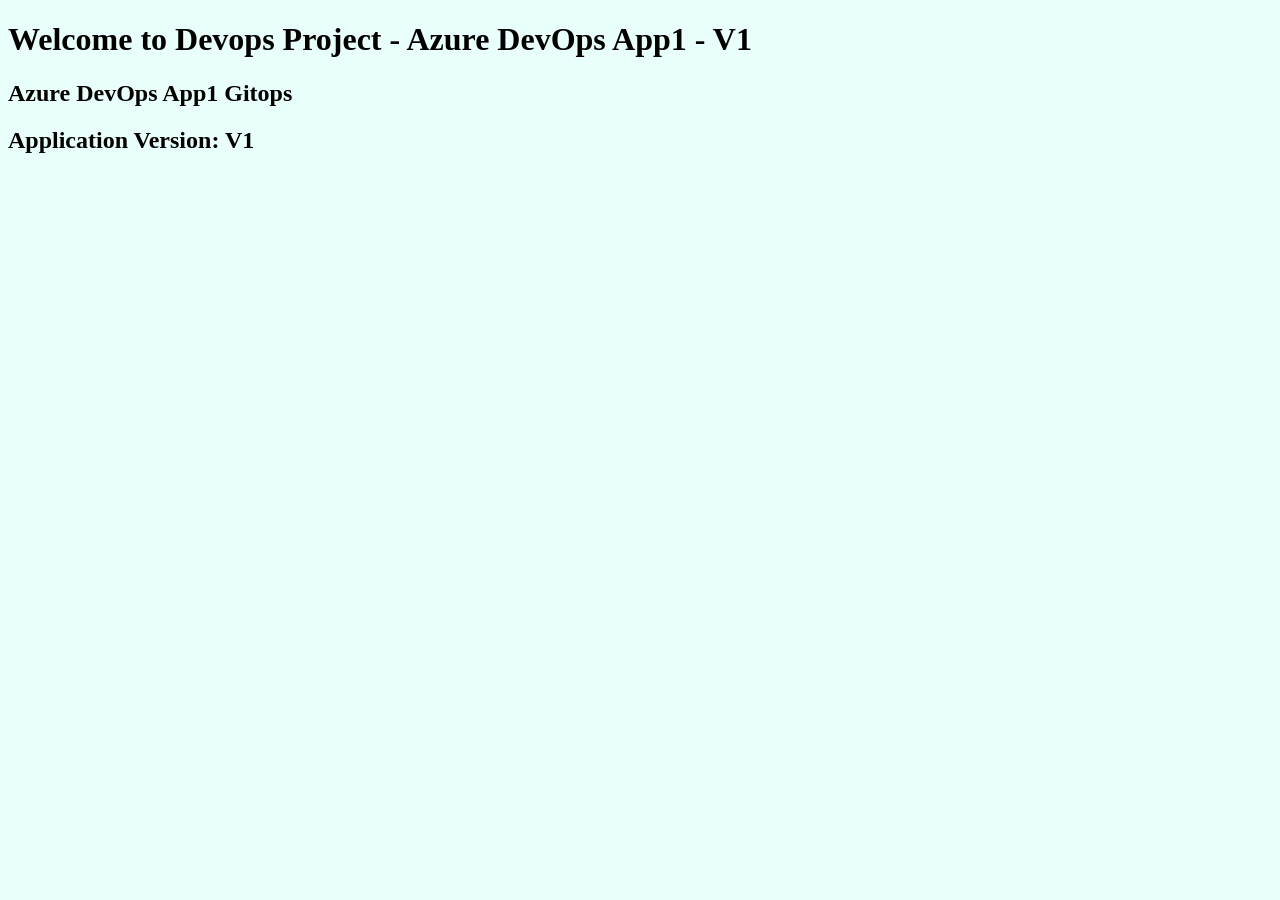
==== index.html @ 827f14a6 "changes to index.html" ====
<!DOCTYPE html>
<html>
   <body style="background-color:rgb(233, 255, 250);">
      <h1>Welcome to Devops Project - Azure DevOps App1 - V1</h1>
      <h2>Azure DevOps App1 Gitops</h2>
      <h2>Application Version: V1</h2>
   </body>
</html>
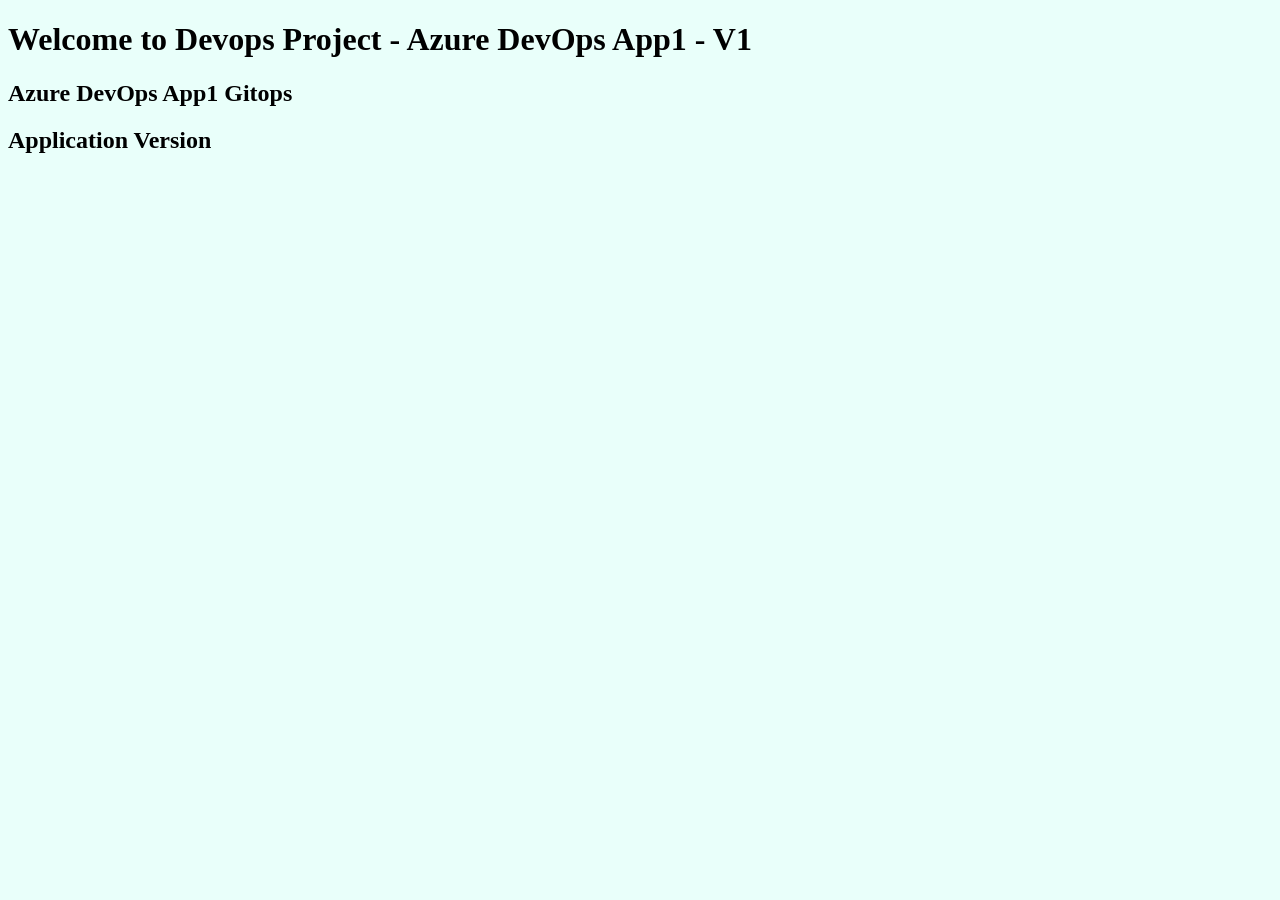
==== commit 26f0cc5b: "test after step 3" ====
--- a/index.html
+++ b/index.html
@@ -3,6 +3,6 @@
    <body style="background-color:rgb(233, 255, 250);">
       <h1>Welcome to Devops Project - Azure DevOps App1 - V1</h1>
       <h2>Azure DevOps App1 Gitops</h2>
-      <h2>Application Version: V1</h2>
+      <h2>Application Version</h2>
    </body>
 </html>
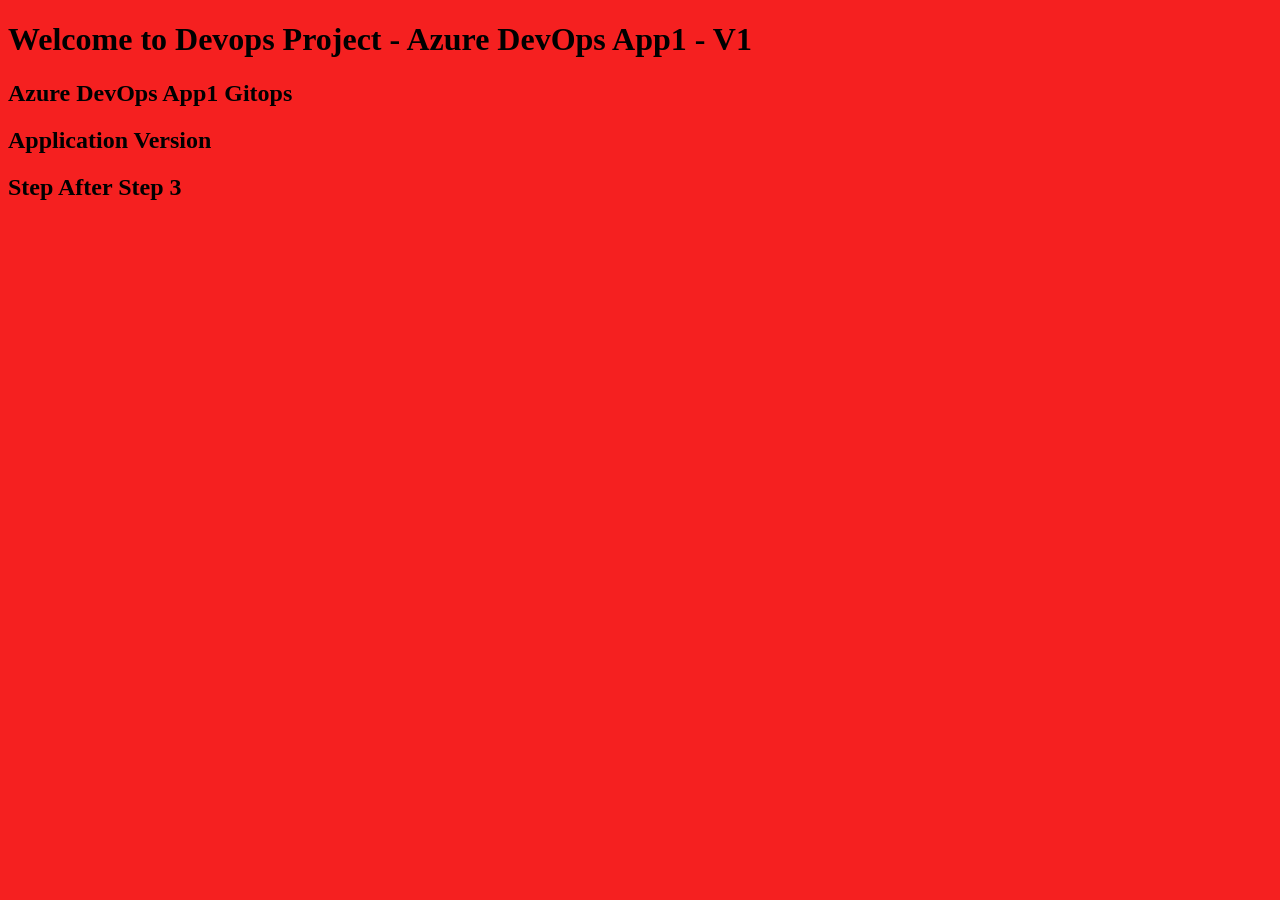
==== commit e91b8aa5: "chnage background color" ====
--- a/index.html
+++ b/index.html
@@ -1,8 +1,9 @@
 <!DOCTYPE html>
 <html>
-   <body style="background-color:rgb(233, 255, 250);">
+   <body style="background-color:rgb(245, 32, 32);">
       <h1>Welcome to Devops Project - Azure DevOps App1 - V1</h1>
       <h2>Azure DevOps App1 Gitops</h2>
       <h2>Application Version</h2>
+      <h2>Step After Step 3</h2>
    </body>
 </html>
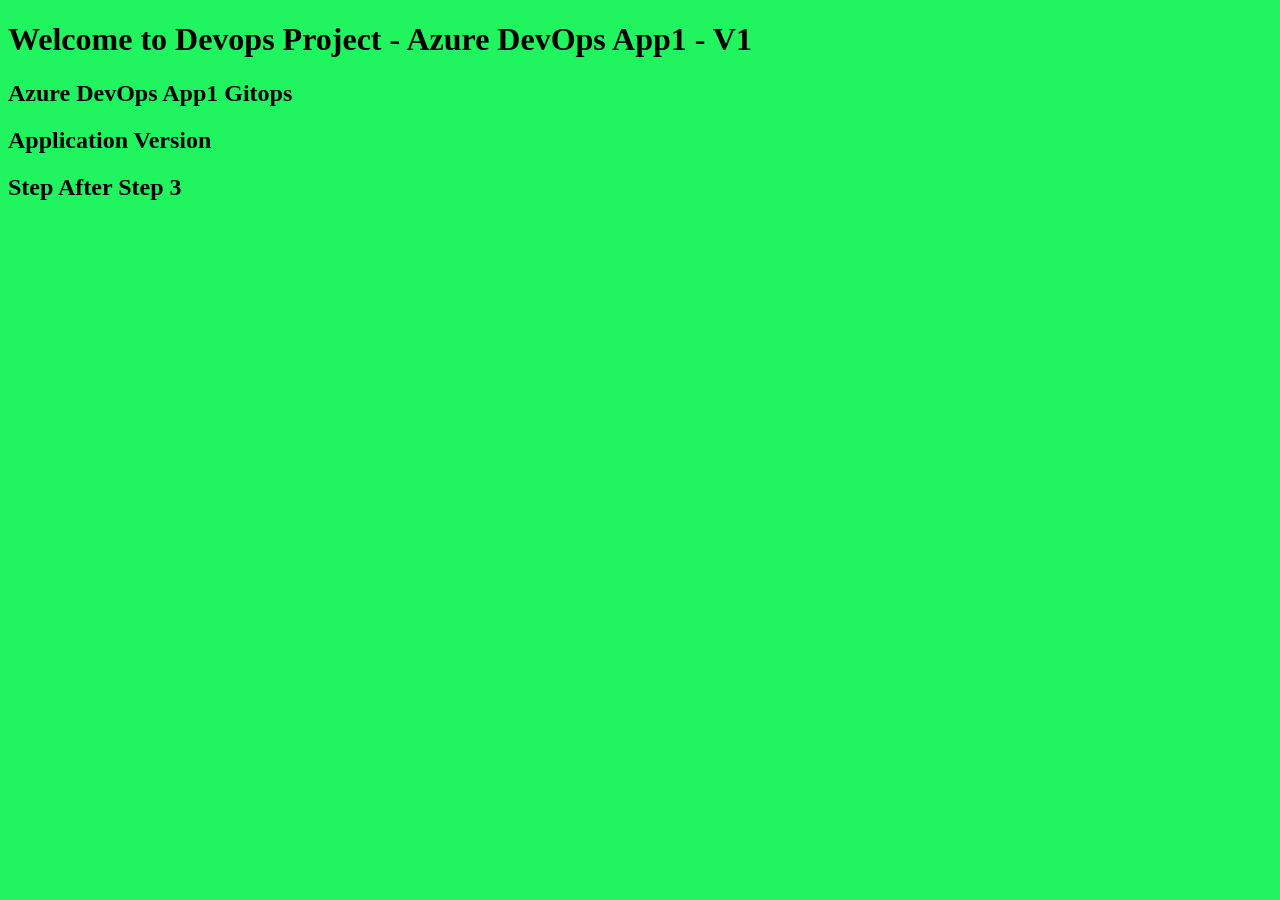
==== commit 03327856: "bg change to blue" ====
--- a/index.html
+++ b/index.html
@@ -1,6 +1,6 @@
 <!DOCTYPE html>
 <html>
-   <body style="background-color:rgb(245, 32, 32);">
+   <body style="background-color:rgb(32, 245, 96);">
       <h1>Welcome to Devops Project - Azure DevOps App1 - V1</h1>
       <h2>Azure DevOps App1 Gitops</h2>
       <h2>Application Version</h2>
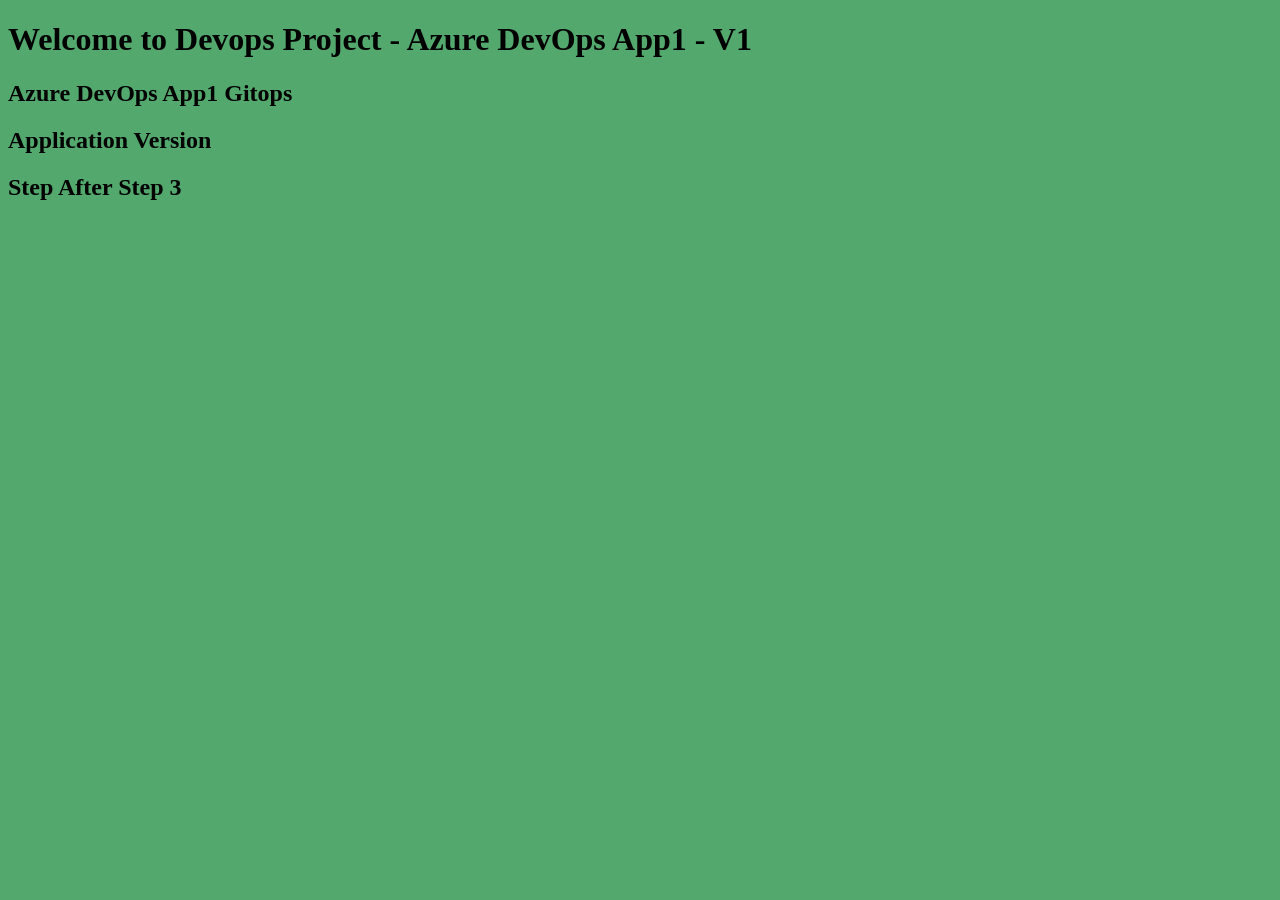
==== commit c9628e94: "color change" ====
--- a/index.html
+++ b/index.html
@@ -1,6 +1,6 @@
 <!DOCTYPE html>
 <html>
-   <body style="background-color:rgb(32, 245, 96);">
+   <body style="background-color:rgb(83, 168, 109);">
       <h1>Welcome to Devops Project - Azure DevOps App1 - V1</h1>
       <h2>Azure DevOps App1 Gitops</h2>
       <h2>Application Version</h2>
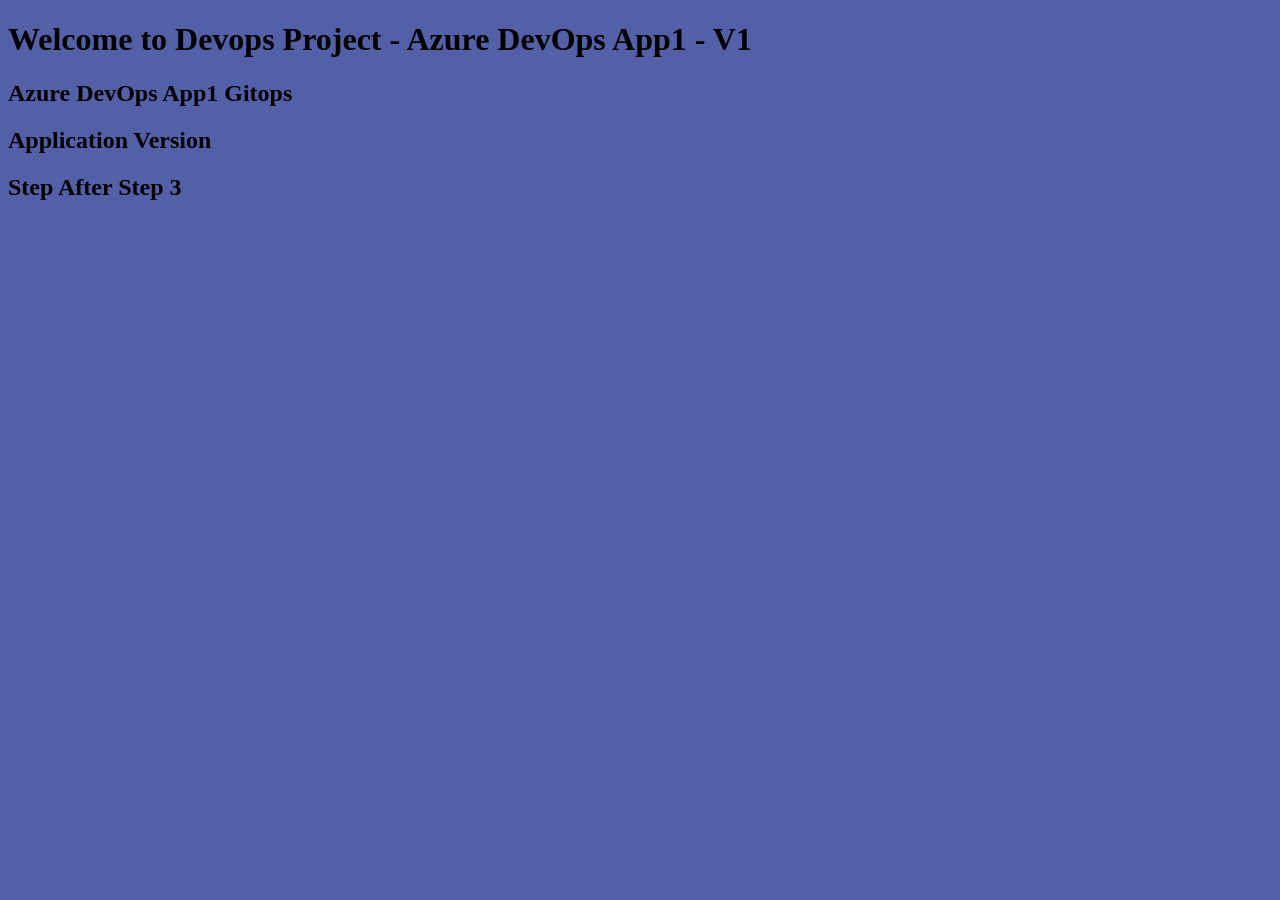
==== commit 66b7df7b: "change color" ====
--- a/index.html
+++ b/index.html
@@ -1,6 +1,6 @@
 <!DOCTYPE html>
 <html>
-   <body style="background-color:rgb(83, 168, 109);">
+   <body style="background-color:rgb(83, 96, 168);">
       <h1>Welcome to Devops Project - Azure DevOps App1 - V1</h1>
       <h2>Azure DevOps App1 Gitops</h2>
       <h2>Application Version</h2>
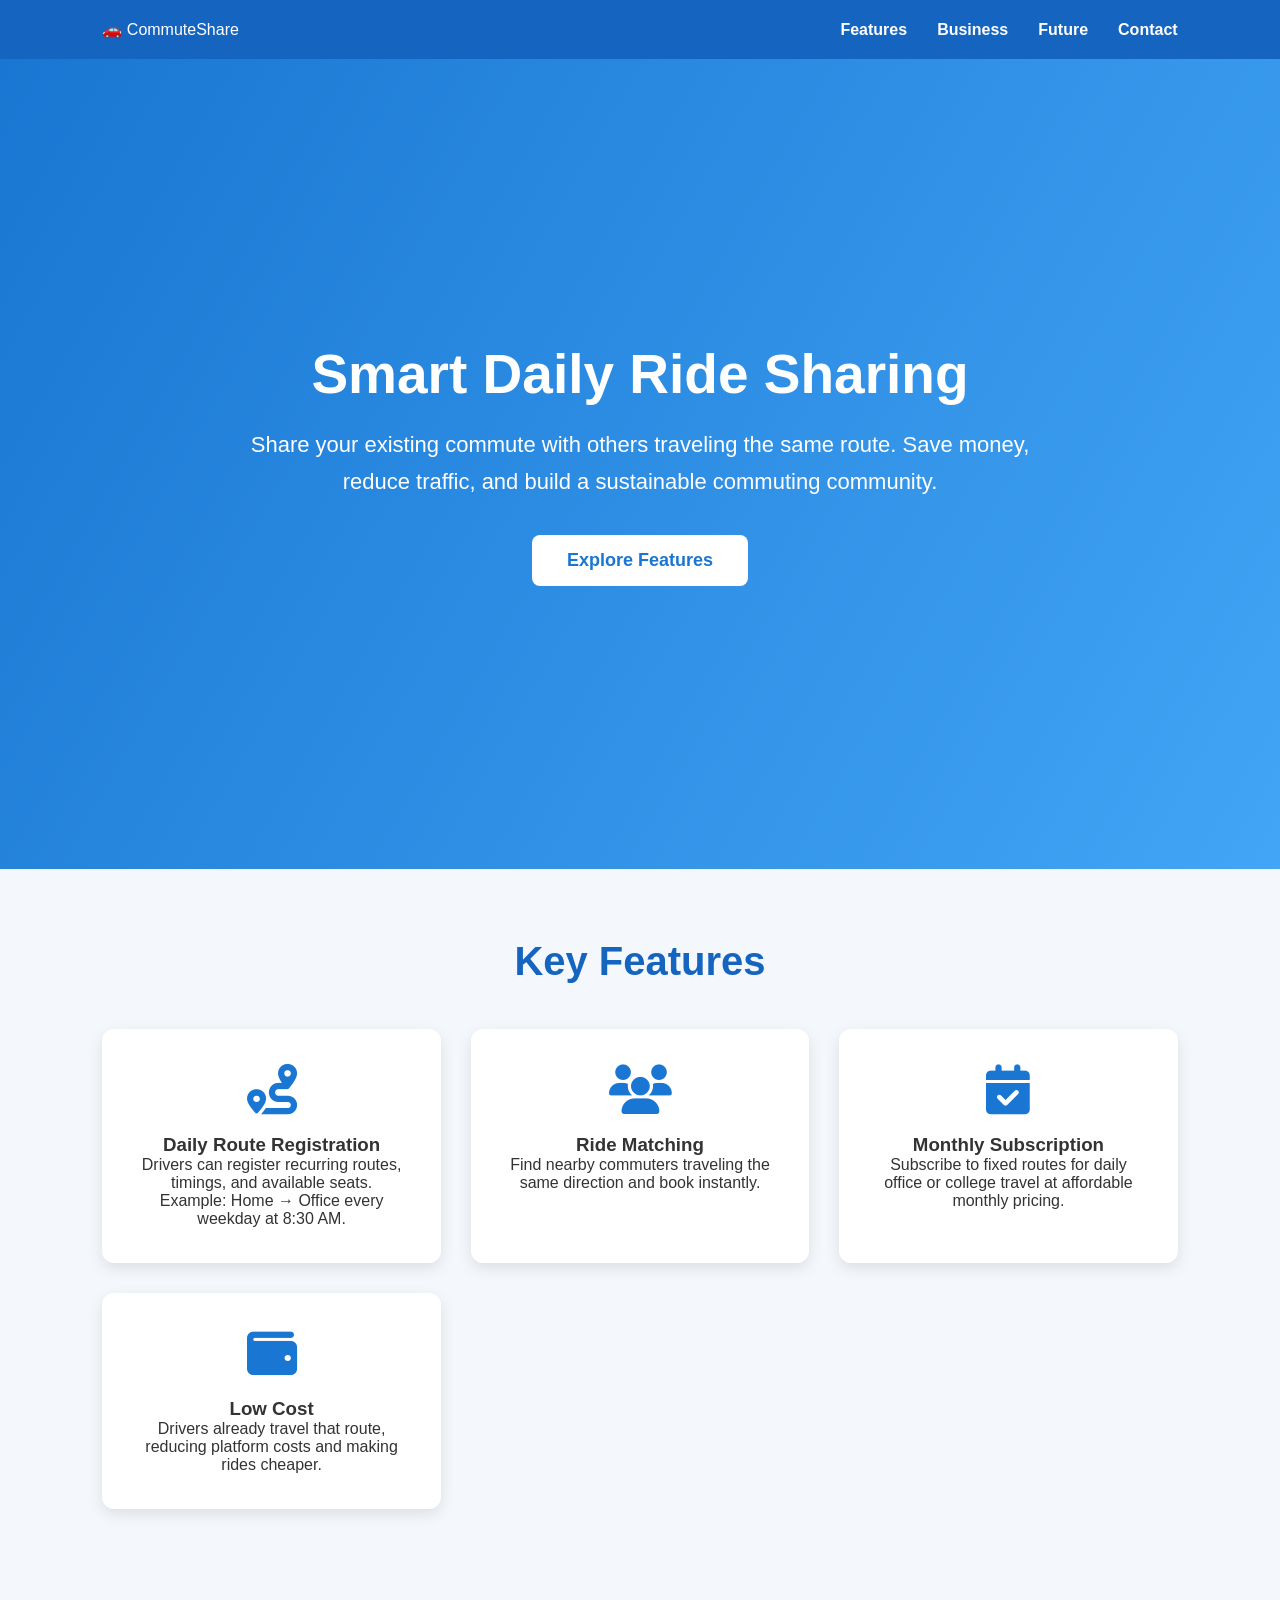
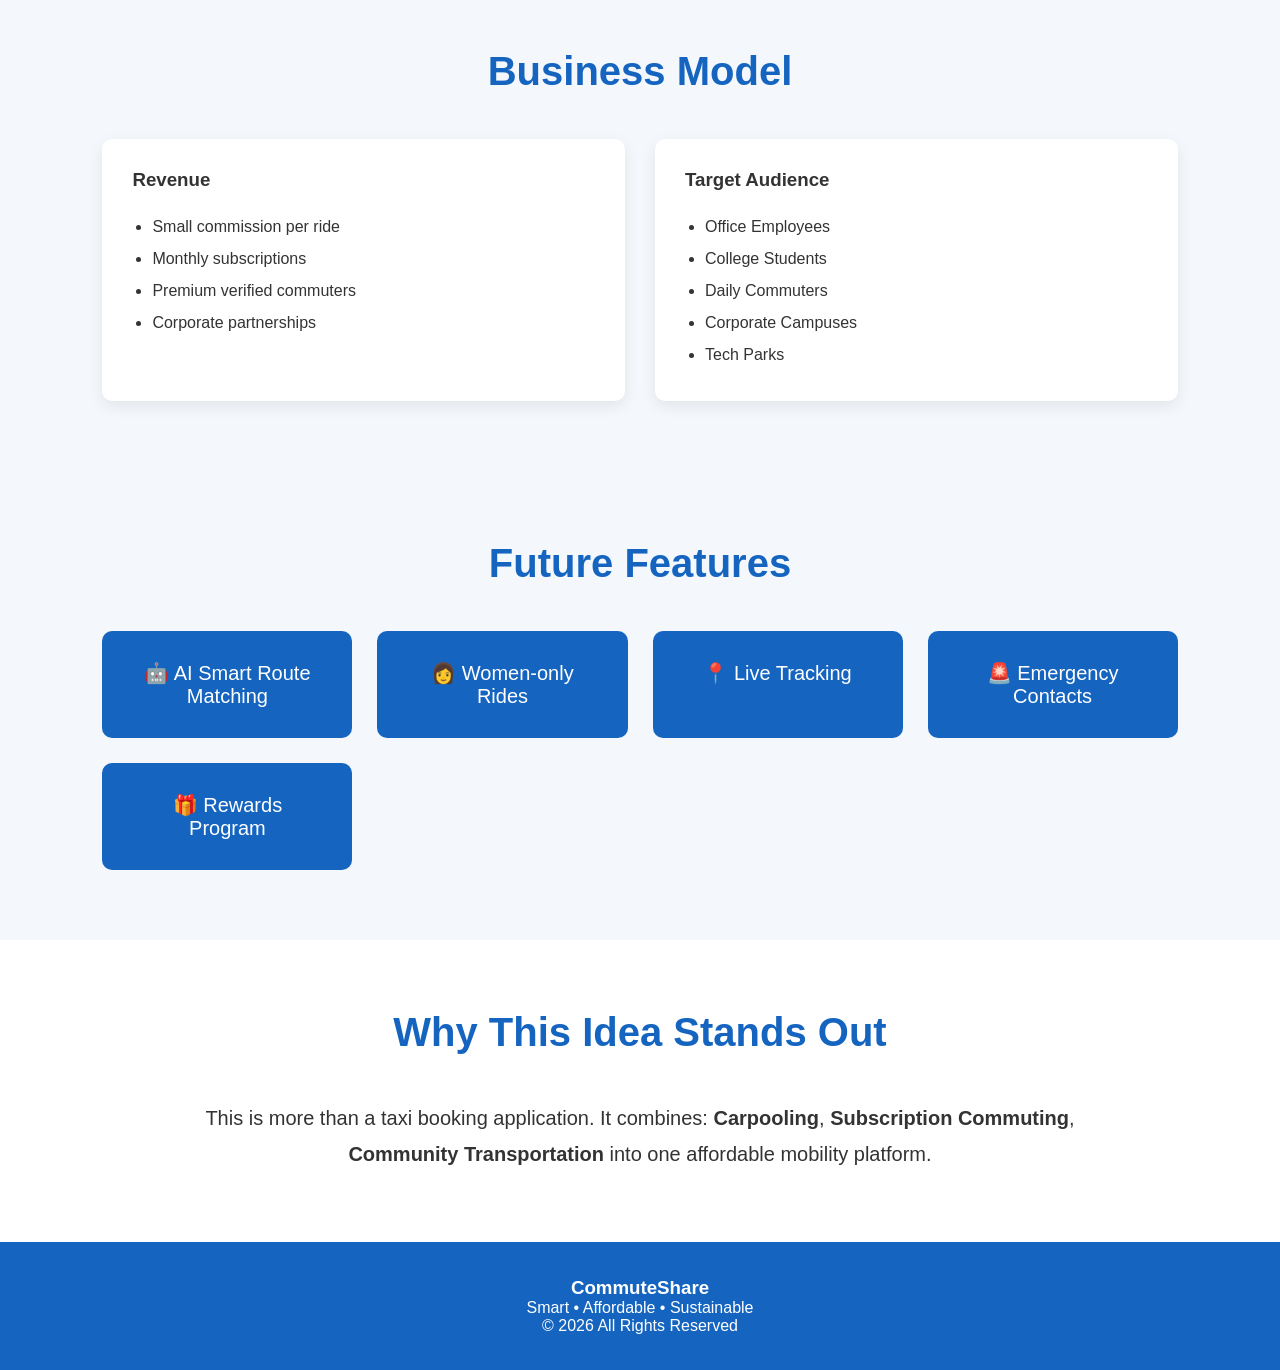
==== commit 68e64af6: "updated ui" ====
--- a/index.html
+++ b/index.html
@@ -1,9 +1,196 @@
 <!DOCTYPE html>
-<html>
-   <body style="background-color:rgb(83, 96, 168);">
-      <h1>Welcome to Devops Project - Azure DevOps App1 - V1</h1>
-      <h2>Azure DevOps App1 Gitops</h2>
-      <h2>Application Version</h2>
-      <h2>Step After Step 3</h2>
-   </body>
-</html>
+<html lang="en">
+
+<head>
+   <meta charset="UTF-8">
+   <meta name="viewport" content="width=device-width, initial-scale=1.0">
+   <title>CommuteShare</title>
+
+   <link rel="stylesheet" href="style.css">
+
+   <link rel="stylesheet" href="https://cdnjs.cloudflare.com/ajax/libs/font-awesome/6.6.0/css/all.min.css">
+</head>
+
+<body>
+
+   <nav>
+      <div class="logo">
+         🚗 CommuteShare
+      </div>
+
+      <ul>
+         <li><a href="#features">Features</a></li>
+         <li><a href="#business">Business</a></li>
+         <li><a href="#future">Future</a></li>
+         <li><a href="#contact">Contact</a></li>
+      </ul>
+   </nav>
+
+   <header>
+
+      <div class="hero-text">
+         <h1>Smart Daily Ride Sharing</h1>
+
+         <p>
+            Share your existing commute with others traveling the same route.
+            Save money, reduce traffic, and build a sustainable commuting community.
+         </p>
+
+         <button id="learnBtn">Explore Features</button>
+      </div>
+
+   </header>
+
+
+   <section id="features">
+
+      <h2>Key Features</h2>
+
+      <div class="cards">
+
+         <div class="card">
+            <i class="fa-solid fa-route"></i>
+            <h3>Daily Route Registration</h3>
+
+            <p>
+               Drivers can register recurring routes, timings, and available seats.
+               Example: Home → Office every weekday at 8:30 AM.
+            </p>
+
+         </div>
+
+         <div class="card">
+
+            <i class="fa-solid fa-users"></i>
+
+            <h3>Ride Matching</h3>
+
+            <p>
+               Find nearby commuters traveling the same direction and book instantly.
+            </p>
+
+         </div>
+
+         <div class="card">
+
+            <i class="fa-solid fa-calendar-check"></i>
+
+            <h3>Monthly Subscription</h3>
+
+            <p>
+               Subscribe to fixed routes for daily office or college travel at affordable monthly pricing.
+            </p>
+
+         </div>
+
+         <div class="card">
+
+            <i class="fa-solid fa-wallet"></i>
+
+            <h3>Low Cost</h3>
+
+            <p>
+               Drivers already travel that route, reducing platform costs and making rides cheaper.
+            </p>
+
+         </div>
+
+      </div>
+
+   </section>
+
+
+   <section id="business">
+
+      <h2>Business Model</h2>
+
+      <div class="business-grid">
+
+         <div>
+            <h3>Revenue</h3>
+
+            <ul>
+               <li>Small commission per ride</li>
+               <li>Monthly subscriptions</li>
+               <li>Premium verified commuters</li>
+               <li>Corporate partnerships</li>
+            </ul>
+
+         </div>
+
+         <div>
+
+            <h3>Target Audience</h3>
+
+            <ul>
+               <li>Office Employees</li>
+               <li>College Students</li>
+               <li>Daily Commuters</li>
+               <li>Corporate Campuses</li>
+               <li>Tech Parks</li>
+            </ul>
+
+         </div>
+
+      </div>
+
+   </section>
+
+
+   <section id="future">
+
+      <h2>Future Features</h2>
+
+      <div class="future">
+
+         <div>🤖 AI Smart Route Matching</div>
+
+         <div>👩 Women-only Rides</div>
+
+         <div>📍 Live Tracking</div>
+
+         <div>🚨 Emergency Contacts</div>
+
+         <div>🎁 Rewards Program</div>
+
+      </div>
+
+   </section>
+
+
+   <section class="pitch">
+
+      <h2>Why This Idea Stands Out</h2>
+
+      <p>
+
+         This is more than a taxi booking application.
+
+         It combines:
+
+         <strong>Carpooling</strong>,
+         <strong>Subscription Commuting</strong>,
+         <strong>Community Transportation</strong>
+
+         into one affordable mobility platform.
+
+      </p>
+
+   </section>
+
+
+   <footer id="contact">
+
+      <h3>CommuteShare</h3>
+
+      <p>Smart • Affordable • Sustainable</p>
+
+      <p>© 2026 All Rights Reserved</p>
+
+   </footer>
+
+   <script src="script.js"></script>
+
+</body>
+
+</html>
--- a/style.css
+++ b/style.css
@@ -0,0 +1,185 @@
+* {
+    margin: 0;
+    padding: 0;
+    box-sizing: border-box;
+    font-family: Arial, Helvetica, sans-serif;
+}
+
+body {
+    background: #f4f7fb;
+    color: #333;
+}
+
+nav {
+    display: flex;
+    justify-content: space-between;
+    align-items: center;
+    padding: 20px 8%;
+    background: #1565c0;
+    color: white;
+    position: sticky;
+    top: 0;
+}
+
+nav ul {
+    display: flex;
+    list-style: none;
+    gap: 30px;
+}
+
+nav a {
+    color: white;
+    text-decoration: none;
+    font-weight: bold;
+}
+
+header {
+    height: 90vh;
+    display: flex;
+    justify-content: center;
+    align-items: center;
+    text-align: center;
+    background: linear-gradient(120deg, #1976d2, #42a5f5);
+    color: white;
+    padding: 30px;
+}
+
+.hero-text {
+    max-width: 800px;
+}
+
+.hero-text h1 {
+    font-size: 55px;
+    margin-bottom: 20px;
+}
+
+.hero-text p {
+    font-size: 22px;
+    line-height: 1.7;
+    margin-bottom: 35px;
+}
+
+button {
+    padding: 15px 35px;
+    font-size: 18px;
+    border: none;
+    border-radius: 8px;
+    cursor: pointer;
+    background: white;
+    color: #1976d2;
+    font-weight: bold;
+    transition: .3s;
+}
+
+button:hover {
+    transform: scale(1.05);
+}
+
+section {
+    padding: 70px 8%;
+}
+
+section h2 {
+    text-align: center;
+    margin-bottom: 45px;
+    font-size: 40px;
+    color: #1565c0;
+}
+
+.cards {
+    display: grid;
+    grid-template-columns: repeat(auto-fit, minmax(260px, 1fr));
+    gap: 30px;
+}
+
+.card {
+    background: white;
+    padding: 35px;
+    border-radius: 12px;
+    text-align: center;
+    box-shadow: 0 5px 15px rgba(0, 0, 0, .1);
+    transition: .3s;
+}
+
+.card:hover {
+    transform: translateY(-10px);
+}
+
+.card i {
+    font-size: 50px;
+    color: #1976d2;
+    margin-bottom: 20px;
+}
+
+.business-grid {
+    display: grid;
+    grid-template-columns: repeat(auto-fit, minmax(300px, 1fr));
+    gap: 30px;
+}
+
+.business-grid div {
+    background: white;
+    padding: 30px;
+    border-radius: 10px;
+    box-shadow: 0 5px 15px rgba(0, 0, 0, .08);
+}
+
+.business-grid ul {
+    margin-top: 20px;
+    padding-left: 20px;
+    line-height: 2;
+}
+
+.future {
+    display: grid;
+    grid-template-columns: repeat(auto-fit, minmax(250px, 1fr));
+    gap: 25px;
+}
+
+.future div {
+    background: #1565c0;
+    color: white;
+    padding: 30px;
+    font-size: 20px;
+    text-align: center;
+    border-radius: 10px;
+}
+
+.pitch {
+    background: white;
+    text-align: center;
+}
+
+.pitch p {
+    font-size: 20px;
+    max-width: 900px;
+    margin: auto;
+    line-height: 1.8;
+}
+
+footer {
+    background: #1565c0;
+    color: white;
+    text-align: center;
+    padding: 35px;
+}
+
+@media(max-width:768px) {
+
+    nav {
+        flex-direction: column;
+    }
+
+    nav ul {
+        margin-top: 15px;
+    }
+
+    .hero-text h1 {
+        font-size: 38px;
+    }
+
+    .hero-text p {
+        font-size: 18px;
+    }
+
+}
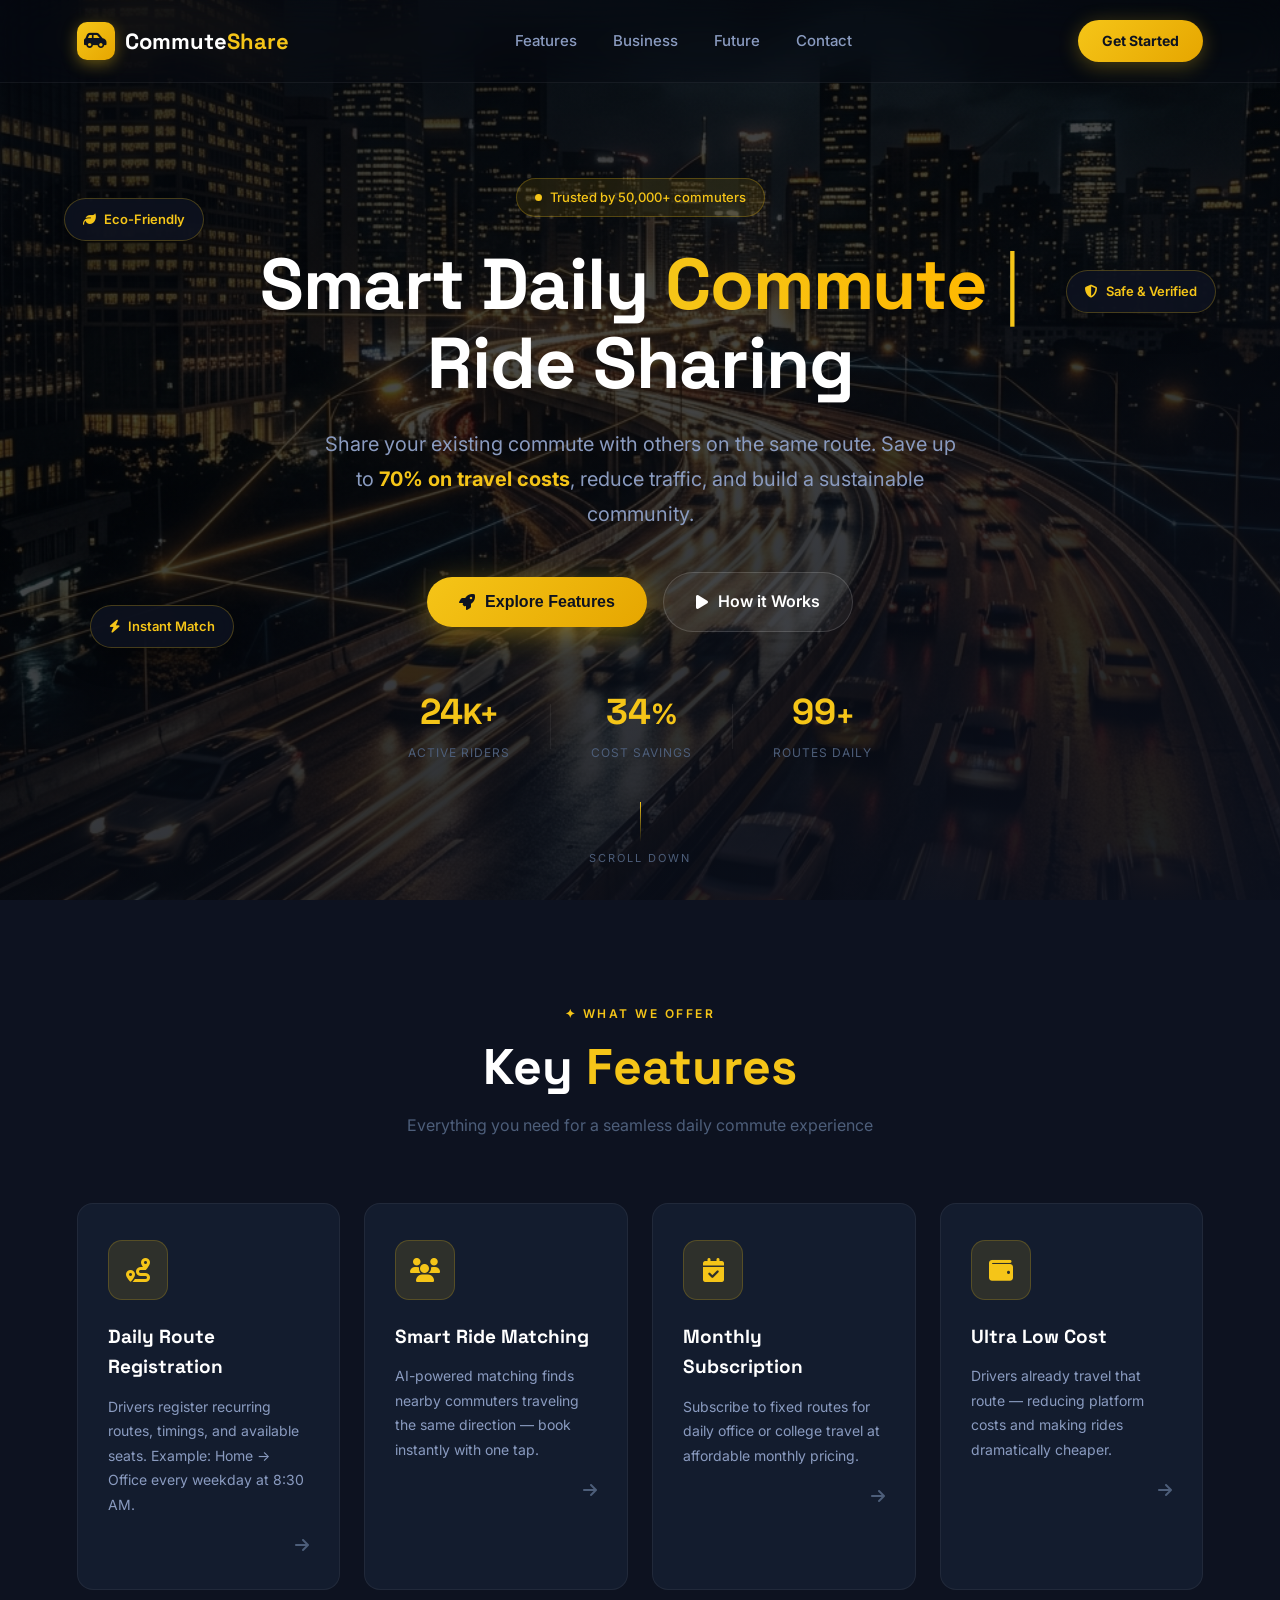
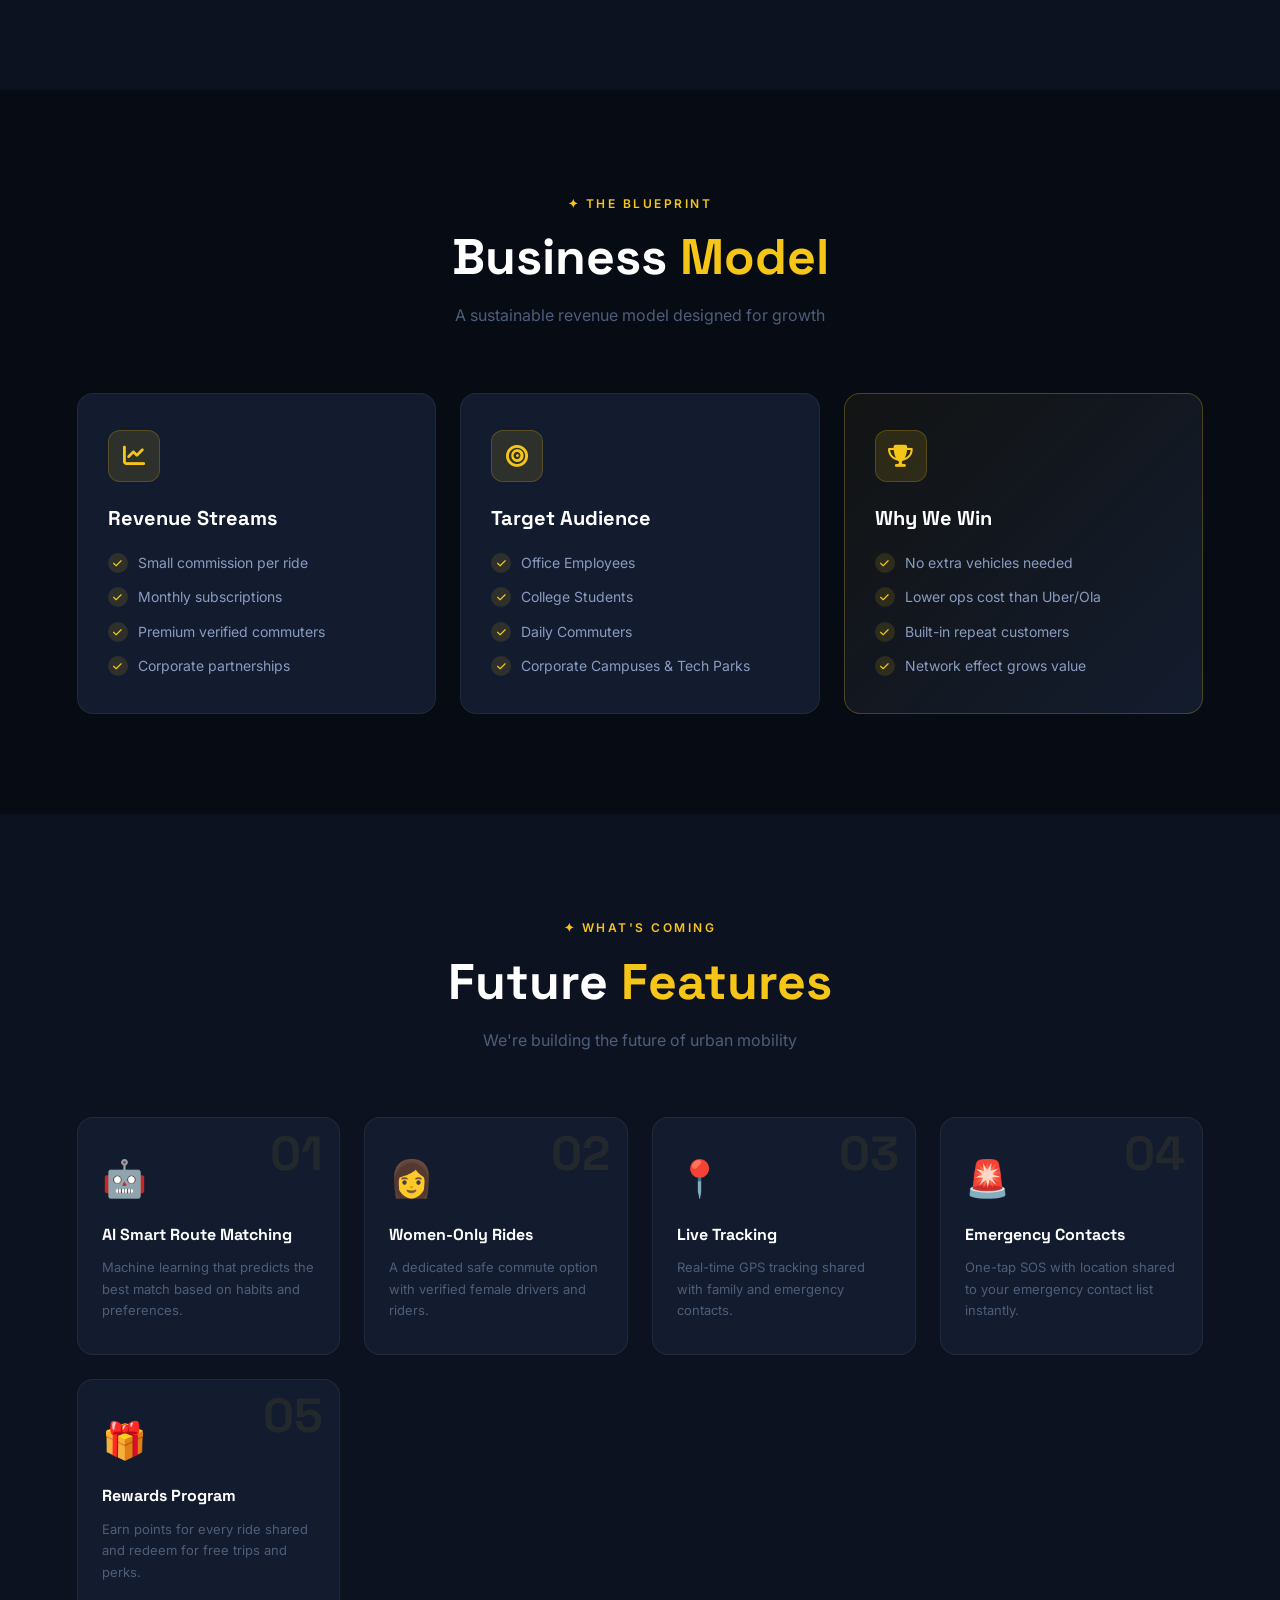
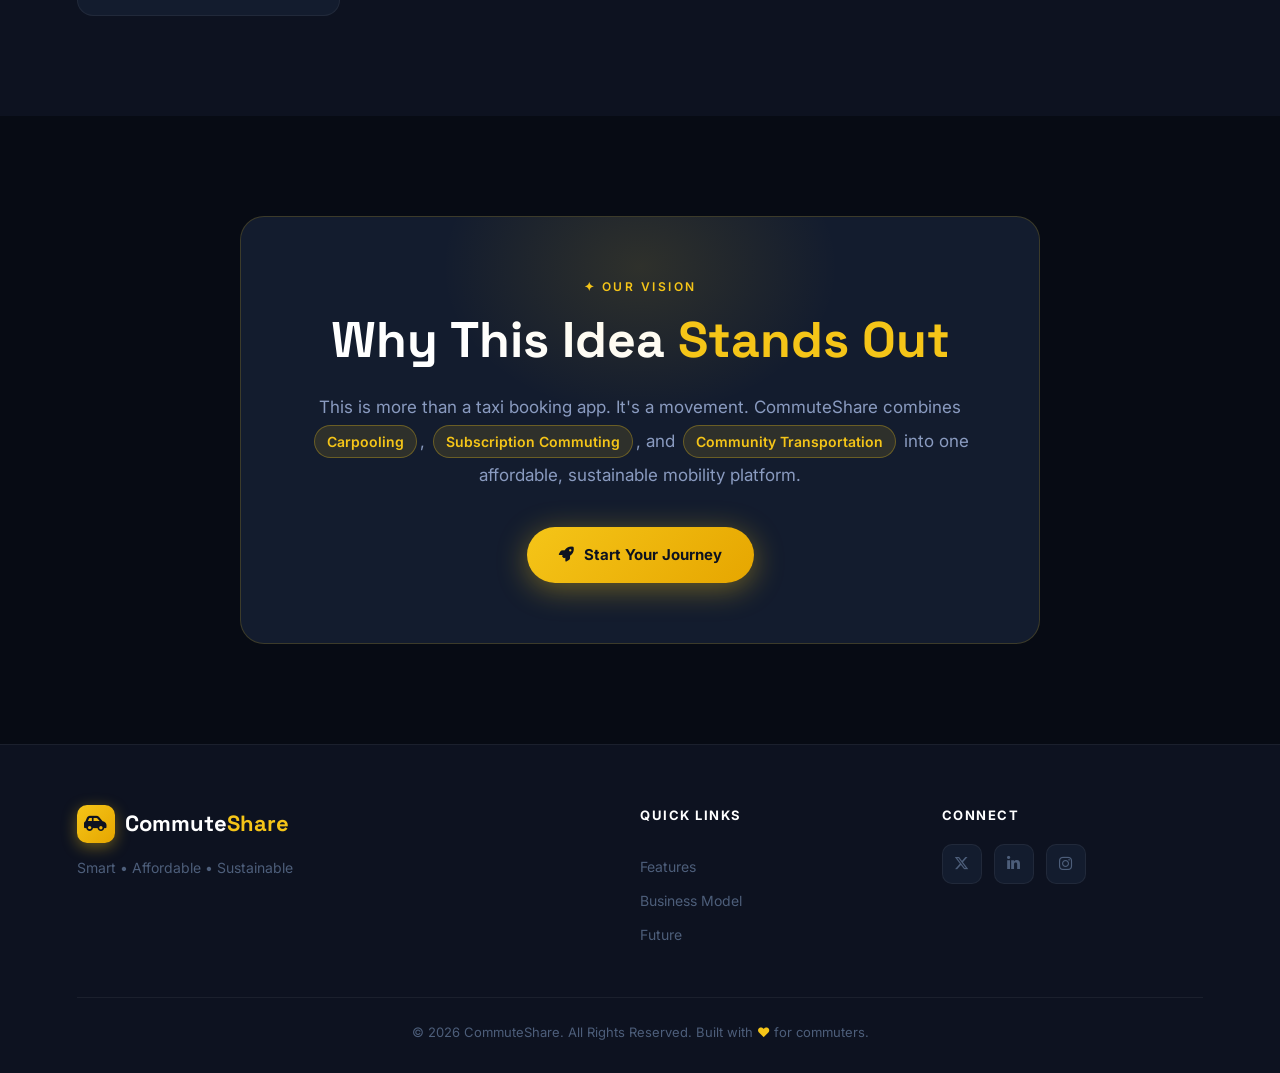
==== commit 7f015922: "updated UI of app" ====
--- a/index.html
+++ b/index.html
@@ -4,95 +4,192 @@
 <head>
    <meta charset="UTF-8">
    <meta name="viewport" content="width=device-width, initial-scale=1.0">
-   <title>CommuteShare</title>
+   <title>CommuteShare — Smart Daily Ride Sharing</title>
+   <meta name="description"
+      content="CommuteShare connects daily commuters for affordable, sustainable carpooling. Save money, reduce traffic, and build a commuting community.">
 
    <link rel="stylesheet" href="style.css">
-
    <link rel="stylesheet" href="https://cdnjs.cloudflare.com/ajax/libs/font-awesome/6.6.0/css/all.min.css">
+   <link
+      href="https://fonts.googleapis.com/css2?family=Inter:wght@300;400;500;600;700;800;900&family=Space+Grotesk:wght@400;500;600;700&display=swap"
+      rel="stylesheet">
 </head>
 
 <body>
 
-   <nav>
+   <!-- Particle Canvas -->
+   <canvas id="particleCanvas"></canvas>
+
+   <!-- Navigation -->
+   <nav id="navbar">
       <div class="logo">
-         🚗 CommuteShare
-      </div>
-
-      <ul>
-         <li><a href="#features">Features</a></li>
-         <li><a href="#business">Business</a></li>
-         <li><a href="#future">Future</a></li>
-         <li><a href="#contact">Contact</a></li>
+         <div class="logo-icon">
+            <i class="fa-solid fa-car-side"></i>
+         </div>
+         <span>Commute<span class="logo-highlight">Share</span></span>
+      </div>
+
+      <ul class="nav-links">
+         <li><a href="#features" class="nav-link">Features</a></li>
+         <li><a href="#business" class="nav-link">Business</a></li>
+         <li><a href="#future" class="nav-link">Future</a></li>
+         <li><a href="#contact" class="nav-link">Contact</a></li>
       </ul>
+
+      <a href="#features" class="nav-cta" id="navCta">Get Started</a>
+
+      <button class="hamburger" id="hamburger" aria-label="Toggle menu">
+         <span></span><span></span><span></span>
+      </button>
    </nav>
 
-   <header>
-
-      <div class="hero-text">
-         <h1>Smart Daily Ride Sharing</h1>
-
-         <p>
-            Share your existing commute with others traveling the same route.
-            Save money, reduce traffic, and build a sustainable commuting community.
+   <!-- Mobile Menu -->
+   <div class="mobile-menu" id="mobileMenu">
+      <a href="#features" class="mobile-link">Features</a>
+      <a href="#business" class="mobile-link">Business</a>
+      <a href="#future" class="mobile-link">Future</a>
+      <a href="#contact" class="mobile-link">Contact</a>
+   </div>
+
+   <!-- Hero Section -->
+   <header id="hero">
+      <div class="hero-bg-image"></div>
+      <div class="hero-overlay"></div>
+
+      <!-- Floating animated badges -->
+      <div class="floating-badge badge-1">
+         <i class="fa-solid fa-leaf"></i> Eco-Friendly
+      </div>
+      <div class="floating-badge badge-2">
+         <i class="fa-solid fa-shield-halved"></i> Safe & Verified
+      </div>
+      <div class="floating-badge badge-3">
+         <i class="fa-solid fa-bolt"></i> Instant Match
+      </div>
+
+      <div class="hero-content">
+         <div class="hero-tag">
+            <span class="tag-dot"></span>
+            <span>Trusted by 50,000+ commuters</span>
+         </div>
+
+         <h1 class="hero-title">
+            Smart Daily
+            <span class="typed-wrapper">
+               <span id="typedText" class="highlight-text"></span>
+               <span class="cursor">|</span>
+            </span>
+            <br>Ride Sharing
+         </h1>
+
+         <p class="hero-subtitle">
+            Share your existing commute with others on the same route.
+            Save up to <strong class="yellow-text">70% on travel costs</strong>, reduce traffic,
+            and build a sustainable community.
          </p>
 
-         <button id="learnBtn">Explore Features</button>
-      </div>
-
+         <div class="hero-actions">
+            <button id="learnBtn" class="btn-primary">
+               <i class="fa-solid fa-rocket"></i>
+               Explore Features
+            </button>
+            <a href="#business" class="btn-ghost">
+               <i class="fa-solid fa-play"></i>
+               How it Works
+            </a>
+         </div>
+
+         <div class="hero-stats">
+            <div class="stat">
+               <span class="stat-number" data-target="50">0</span><span class="stat-suffix">K+</span>
+               <span class="stat-label">Active Riders</span>
+            </div>
+            <div class="stat-divider"></div>
+            <div class="stat">
+               <span class="stat-number" data-target="70">0</span><span class="stat-suffix">%</span>
+               <span class="stat-label">Cost Savings</span>
+            </div>
+            <div class="stat-divider"></div>
+            <div class="stat">
+               <span class="stat-number" data-target="200">0</span><span class="stat-suffix">+</span>
+               <span class="stat-label">Routes Daily</span>
+            </div>
+         </div>
+      </div>
+
+      <div class="scroll-indicator">
+         <div class="scroll-line"></div>
+         <span>Scroll Down</span>
+      </div>
    </header>
 
 
+   <!-- Features Section -->
    <section id="features">
 
-      <h2>Key Features</h2>
+      <div class="section-header reveal">
+         <div class="section-tag">✦ What We Offer</div>
+         <h2>Key <span class="yellow-text">Features</span></h2>
+         <p class="section-sub">Everything you need for a seamless daily commute experience</p>
+      </div>
 
       <div class="cards">
 
-         <div class="card">
-            <i class="fa-solid fa-route"></i>
+         <div class="card reveal">
+            <div class="card-glow"></div>
+            <div class="card-icon">
+               <i class="fa-solid fa-route"></i>
+            </div>
             <h3>Daily Route Registration</h3>
-
             <p>
-               Drivers can register recurring routes, timings, and available seats.
+               Drivers register recurring routes, timings, and available seats.
                Example: Home → Office every weekday at 8:30 AM.
             </p>
-
-         </div>
-
-         <div class="card">
-
-            <i class="fa-solid fa-users"></i>
-
-            <h3>Ride Matching</h3>
-
+            <div class="card-arrow">
+               <i class="fa-solid fa-arrow-right"></i>
+            </div>
+         </div>
+
+         <div class="card reveal">
+            <div class="card-glow"></div>
+            <div class="card-icon">
+               <i class="fa-solid fa-users"></i>
+            </div>
+            <h3>Smart Ride Matching</h3>
             <p>
-               Find nearby commuters traveling the same direction and book instantly.
+               AI-powered matching finds nearby commuters traveling the same direction — book instantly with one tap.
             </p>
-
-         </div>
-
-         <div class="card">
-
-            <i class="fa-solid fa-calendar-check"></i>
-
+            <div class="card-arrow">
+               <i class="fa-solid fa-arrow-right"></i>
+            </div>
+         </div>
+
+         <div class="card reveal">
+            <div class="card-glow"></div>
+            <div class="card-icon">
+               <i class="fa-solid fa-calendar-check"></i>
+            </div>
             <h3>Monthly Subscription</h3>
-
             <p>
                Subscribe to fixed routes for daily office or college travel at affordable monthly pricing.
             </p>
-
-         </div>
-
-         <div class="card">
-
-            <i class="fa-solid fa-wallet"></i>
-
-            <h3>Low Cost</h3>
-
+            <div class="card-arrow">
+               <i class="fa-solid fa-arrow-right"></i>
+            </div>
+         </div>
+
+         <div class="card reveal">
+            <div class="card-glow"></div>
+            <div class="card-icon">
+               <i class="fa-solid fa-wallet"></i>
+            </div>
+            <h3>Ultra Low Cost</h3>
             <p>
-               Drivers already travel that route, reducing platform costs and making rides cheaper.
+               Drivers already travel that route — reducing platform costs and making rides dramatically cheaper.
             </p>
-
+            <div class="card-arrow">
+               <i class="fa-solid fa-arrow-right"></i>
+            </div>
          </div>
 
       </div>
@@ -100,36 +197,54 @@
    </section>
 
 
-   <section id="business">
-
-      <h2>Business Model</h2>
+   <!-- Business Model Section -->
+   <section id="business" class="business-section">
+
+      <div class="section-header reveal">
+         <div class="section-tag">✦ The Blueprint</div>
+         <h2>Business <span class="yellow-text">Model</span></h2>
+         <p class="section-sub">A sustainable revenue model designed for growth</p>
+      </div>
 
       <div class="business-grid">
 
-         <div>
-            <h3>Revenue</h3>
-
+         <div class="business-card reveal">
+            <div class="biz-icon">
+               <i class="fa-solid fa-chart-line"></i>
+            </div>
+            <h3>Revenue Streams</h3>
             <ul>
-               <li>Small commission per ride</li>
-               <li>Monthly subscriptions</li>
-               <li>Premium verified commuters</li>
-               <li>Corporate partnerships</li>
+               <li><i class="fa-solid fa-check"></i> Small commission per ride</li>
+               <li><i class="fa-solid fa-check"></i> Monthly subscriptions</li>
+               <li><i class="fa-solid fa-check"></i> Premium verified commuters</li>
+               <li><i class="fa-solid fa-check"></i> Corporate partnerships</li>
             </ul>
-
-         </div>
-
-         <div>
-
+         </div>
+
+         <div class="business-card reveal">
+            <div class="biz-icon">
+               <i class="fa-solid fa-bullseye"></i>
+            </div>
             <h3>Target Audience</h3>
-
             <ul>
-               <li>Office Employees</li>
-               <li>College Students</li>
-               <li>Daily Commuters</li>
-               <li>Corporate Campuses</li>
-               <li>Tech Parks</li>
+               <li><i class="fa-solid fa-check"></i> Office Employees</li>
+               <li><i class="fa-solid fa-check"></i> College Students</li>
+               <li><i class="fa-solid fa-check"></i> Daily Commuters</li>
+               <li><i class="fa-solid fa-check"></i> Corporate Campuses & Tech Parks</li>
             </ul>
-
+         </div>
+
+         <div class="business-card revenue-highlight reveal">
+            <div class="biz-icon">
+               <i class="fa-solid fa-trophy"></i>
+            </div>
+            <h3>Why We Win</h3>
+            <ul>
+               <li><i class="fa-solid fa-check"></i> No extra vehicles needed</li>
+               <li><i class="fa-solid fa-check"></i> Lower ops cost than Uber/Ola</li>
+               <li><i class="fa-solid fa-check"></i> Built-in repeat customers</li>
+               <li><i class="fa-solid fa-check"></i> Network effect grows value</li>
+            </ul>
          </div>
 
       </div>
@@ -137,56 +252,113 @@
    </section>
 
 
+   <!-- Future Features Section -->
    <section id="future">
 
-      <h2>Future Features</h2>
-
-      <div class="future">
-
-         <div>🤖 AI Smart Route Matching</div>
-
-         <div>👩 Women-only Rides</div>
-
-         <div>📍 Live Tracking</div>
-
-         <div>🚨 Emergency Contacts</div>
-
-         <div>🎁 Rewards Program</div>
+      <div class="section-header reveal">
+         <div class="section-tag">✦ What's Coming</div>
+         <h2>Future <span class="yellow-text">Features</span></h2>
+         <p class="section-sub">We're building the future of urban mobility</p>
+      </div>
+
+      <div class="future-grid">
+
+         <div class="future-card reveal">
+            <div class="future-num">01</div>
+            <div class="future-emoji">🤖</div>
+            <h3>AI Smart Route Matching</h3>
+            <p>Machine learning that predicts the best match based on habits and preferences.</p>
+         </div>
+
+         <div class="future-card reveal">
+            <div class="future-num">02</div>
+            <div class="future-emoji">👩</div>
+            <h3>Women-Only Rides</h3>
+            <p>A dedicated safe commute option with verified female drivers and riders.</p>
+         </div>
+
+         <div class="future-card reveal">
+            <div class="future-num">03</div>
+            <div class="future-emoji">📍</div>
+            <h3>Live Tracking</h3>
+            <p>Real-time GPS tracking shared with family and emergency contacts.</p>
+         </div>
+
+         <div class="future-card reveal">
+            <div class="future-num">04</div>
+            <div class="future-emoji">🚨</div>
+            <h3>Emergency Contacts</h3>
+            <p>One-tap SOS with location shared to your emergency contact list instantly.</p>
+         </div>
+
+         <div class="future-card reveal">
+            <div class="future-num">05</div>
+            <div class="future-emoji">🎁</div>
+            <h3>Rewards Program</h3>
+            <p>Earn points for every ride shared and redeem for free trips and perks.</p>
+         </div>
 
       </div>
 
    </section>
 
 
-   <section class="pitch">
-
-      <h2>Why This Idea Stands Out</h2>
-
-      <p>
-
-         This is more than a taxi booking application.
-
-         It combines:
-
-         <strong>Carpooling</strong>,
-         <strong>Subscription Commuting</strong>,
-         <strong>Community Transportation</strong>
-
-         into one affordable mobility platform.
-
-      </p>
-
+   <!-- Pitch Section -->
+   <section class="pitch reveal">
+      <div class="pitch-inner">
+         <div class="pitch-glow"></div>
+         <div class="section-tag center-tag">✦ Our Vision</div>
+         <h2>Why This Idea <span class="yellow-text">Stands Out</span></h2>
+         <p>
+            This is more than a taxi booking app. It's a movement.
+            CommuteShare combines
+            <span class="pill">Carpooling</span>,
+            <span class="pill">Subscription Commuting</span>, and
+            <span class="pill">Community Transportation</span>
+            into one affordable, sustainable mobility platform.
+         </p>
+         <a href="#features" class="btn-primary pitch-btn">
+            <i class="fa-solid fa-rocket"></i> Start Your Journey
+         </a>
+      </div>
    </section>
 
 
+   <!-- Footer -->
    <footer id="contact">
-
-      <h3>CommuteShare</h3>
-
-      <p>Smart • Affordable • Sustainable</p>
-
-      <p>© 2026 All Rights Reserved</p>
-
+      <div class="footer-inner">
+
+         <div class="footer-brand">
+            <div class="logo footer-logo">
+               <div class="logo-icon">
+                  <i class="fa-solid fa-car-side"></i>
+               </div>
+               <span>Commute<span class="logo-highlight">Share</span></span>
+            </div>
+            <p>Smart • Affordable • Sustainable</p>
+         </div>
+
+         <div class="footer-links">
+            <h4>Quick Links</h4>
+            <a href="#features">Features</a>
+            <a href="#business">Business Model</a>
+            <a href="#future">Future</a>
+         </div>
+
+         <div class="footer-social">
+            <h4>Connect</h4>
+            <div class="social-icons">
+               <a href="#" class="social-icon" aria-label="Twitter"><i class="fa-brands fa-x-twitter"></i></a>
+               <a href="#" class="social-icon" aria-label="LinkedIn"><i class="fa-brands fa-linkedin-in"></i></a>
+               <a href="#" class="social-icon" aria-label="Instagram"><i class="fa-brands fa-instagram"></i></a>
+            </div>
+         </div>
+
+      </div>
+
+      <div class="footer-bottom">
+         <p>© 2026 CommuteShare. All Rights Reserved. Built with <span class="yellow-text">♥</span> for commuters.</p>
+      </div>
    </footer>
 
    <script src="script.js"></script>
--- a/style.css
+++ b/style.css
@@ -1,185 +1,1084 @@
-* {
-    margin: 0;
-    padding: 0;
-    box-sizing: border-box;
-    font-family: Arial, Helvetica, sans-serif;
+/* =====================================================
+   CommuteShare — Premium Dark Yellow Theme
+   ===================================================== */
+
+@import url('https://fonts.googleapis.com/css2?family=Inter:wght@300;400;500;600;700;800;900&family=Space+Grotesk:wght@400;500;600;700&display=swap');
+
+/* ---- CSS Variables ---- */
+:root {
+   --yellow: #F5C518;
+   --yellow-light: #FFD700;
+   --yellow-dim: rgba(245, 197, 24, 0.12);
+   --yellow-glow: rgba(245, 197, 24, 0.25);
+   --dark: #070B14;
+   --dark-2: #0D1220;
+   --dark-3: #111827;
+   --dark-card: #131C2E;
+   --dark-border: rgba(255, 255, 255, 0.06);
+   --text-primary: #F0F4FF;
+   --text-secondary: #8A9BC0;
+   --text-muted: #4D5E7A;
+   --white: #ffffff;
+   --radius: 16px;
+   --radius-sm: 10px;
+   --shadow: 0 8px 40px rgba(0, 0, 0, 0.6);
+   --shadow-yellow: 0 0 40px rgba(245, 197, 24, 0.2);
+   --transition: 0.35s cubic-bezier(0.4, 0, 0.2, 1);
+}
+
+/* ---- Reset ---- */
+*, *::before, *::after {
+   margin: 0;
+   padding: 0;
+   box-sizing: border-box;
+}
+
+html {
+   scroll-behavior: smooth;
 }
 
 body {
-    background: #f4f7fb;
-    color: #333;
-}
-
+   background: var(--dark);
+   color: var(--text-primary);
+   font-family: 'Inter', sans-serif;
+   overflow-x: hidden;
+   line-height: 1.6;
+}
+
+/* ---- Particle Canvas ---- */
+#particleCanvas {
+   position: fixed;
+   top: 0;
+   left: 0;
+   width: 100%;
+   height: 100%;
+   pointer-events: none;
+   z-index: 0;
+   opacity: 0.4;
+}
+
+/* =====================================================
+   NAVIGATION
+   ===================================================== */
 nav {
-    display: flex;
-    justify-content: space-between;
-    align-items: center;
-    padding: 20px 8%;
-    background: #1565c0;
-    color: white;
-    position: sticky;
-    top: 0;
-}
-
-nav ul {
-    display: flex;
-    list-style: none;
-    gap: 30px;
-}
-
-nav a {
-    color: white;
-    text-decoration: none;
-    font-weight: bold;
-}
-
-header {
-    height: 90vh;
-    display: flex;
-    justify-content: center;
-    align-items: center;
-    text-align: center;
-    background: linear-gradient(120deg, #1976d2, #42a5f5);
-    color: white;
-    padding: 30px;
-}
-
-.hero-text {
-    max-width: 800px;
-}
-
-.hero-text h1 {
-    font-size: 55px;
-    margin-bottom: 20px;
-}
-
-.hero-text p {
-    font-size: 22px;
-    line-height: 1.7;
-    margin-bottom: 35px;
-}
-
-button {
-    padding: 15px 35px;
-    font-size: 18px;
-    border: none;
-    border-radius: 8px;
-    cursor: pointer;
-    background: white;
-    color: #1976d2;
-    font-weight: bold;
-    transition: .3s;
-}
-
-button:hover {
-    transform: scale(1.05);
-}
-
+   position: fixed;
+   top: 0;
+   left: 0;
+   right: 0;
+   z-index: 1000;
+   display: flex;
+   align-items: center;
+   justify-content: space-between;
+   padding: 20px 6%;
+   background: rgba(7, 11, 20, 0.3);
+   backdrop-filter: blur(20px);
+   -webkit-backdrop-filter: blur(20px);
+   border-bottom: 1px solid var(--dark-border);
+   transition: var(--transition);
+}
+
+nav.scrolled {
+   background: rgba(7, 11, 20, 0.92);
+   padding: 14px 6%;
+   border-bottom: 1px solid rgba(245, 197, 24, 0.1);
+   box-shadow: 0 4px 30px rgba(0, 0, 0, 0.5);
+}
+
+/* Logo */
+.logo {
+   display: flex;
+   align-items: center;
+   gap: 10px;
+   font-family: 'Space Grotesk', sans-serif;
+   font-size: 22px;
+   font-weight: 700;
+   color: var(--white);
+   text-decoration: none;
+   cursor: pointer;
+}
+
+.logo-icon {
+   width: 38px;
+   height: 38px;
+   background: linear-gradient(135deg, var(--yellow), #E6A600);
+   border-radius: 10px;
+   display: flex;
+   align-items: center;
+   justify-content: center;
+   font-size: 18px;
+   color: #0D1220;
+   box-shadow: 0 4px 15px rgba(245, 197, 24, 0.4);
+}
+
+.logo-highlight {
+   color: var(--yellow);
+}
+
+/* Nav Links */
+.nav-links {
+   display: flex;
+   list-style: none;
+   gap: 36px;
+}
+
+.nav-link {
+   color: var(--text-secondary);
+   text-decoration: none;
+   font-size: 15px;
+   font-weight: 500;
+   position: relative;
+   transition: color var(--transition);
+}
+
+.nav-link::after {
+   content: '';
+   position: absolute;
+   bottom: -4px;
+   left: 0;
+   width: 0;
+   height: 2px;
+   background: var(--yellow);
+   transition: width var(--transition);
+   border-radius: 2px;
+}
+
+.nav-link:hover {
+   color: var(--yellow);
+}
+
+.nav-link:hover::after {
+   width: 100%;
+}
+
+/* Nav CTA */
+.nav-cta {
+   display: inline-flex;
+   align-items: center;
+   padding: 10px 24px;
+   background: linear-gradient(135deg, var(--yellow), #E6A600);
+   color: #0D1220;
+   font-weight: 700;
+   font-size: 14px;
+   border-radius: 50px;
+   text-decoration: none;
+   transition: var(--transition);
+   box-shadow: 0 4px 20px rgba(245, 197, 24, 0.3);
+}
+
+.nav-cta:hover {
+   transform: translateY(-2px);
+   box-shadow: 0 8px 30px rgba(245, 197, 24, 0.5);
+}
+
+/* Hamburger */
+.hamburger {
+   display: none;
+   flex-direction: column;
+   gap: 5px;
+   background: none;
+   border: none;
+   cursor: pointer;
+   padding: 4px;
+}
+
+.hamburger span {
+   display: block;
+   width: 24px;
+   height: 2px;
+   background: var(--white);
+   border-radius: 2px;
+   transition: var(--transition);
+}
+
+/* Mobile Menu */
+.mobile-menu {
+   display: none;
+   position: fixed;
+   top: 70px;
+   left: 0;
+   right: 0;
+   background: rgba(13, 18, 32, 0.98);
+   backdrop-filter: blur(20px);
+   z-index: 999;
+   flex-direction: column;
+   padding: 20px 6%;
+   gap: 16px;
+   border-bottom: 1px solid var(--dark-border);
+}
+
+.mobile-menu.open {
+   display: flex;
+}
+
+.mobile-link {
+   color: var(--text-secondary);
+   text-decoration: none;
+   font-size: 16px;
+   font-weight: 500;
+   padding: 12px 0;
+   border-bottom: 1px solid var(--dark-border);
+   transition: color var(--transition);
+}
+
+.mobile-link:hover {
+   color: var(--yellow);
+}
+
+/* =====================================================
+   HERO SECTION
+   ===================================================== */
+#hero {
+   position: relative;
+   min-height: 100vh;
+   display: flex;
+   align-items: center;
+   justify-content: center;
+   overflow: hidden;
+   padding: 120px 6% 80px;
+}
+
+.hero-bg-image {
+   position: absolute;
+   inset: 0;
+   background-image: url('hero-bg.png');
+   background-size: cover;
+   background-position: center;
+   background-repeat: no-repeat;
+   filter: brightness(0.35) saturate(0.8);
+   z-index: 1;
+   transform: scale(1.05);
+   animation: heroBgPulse 8s ease-in-out infinite alternate;
+}
+
+@keyframes heroBgPulse {
+   from { transform: scale(1.05); }
+   to   { transform: scale(1.12); }
+}
+
+.hero-overlay {
+   position: absolute;
+   inset: 0;
+   background: linear-gradient(
+      160deg,
+      rgba(7, 11, 20, 0.5) 0%,
+      rgba(7, 11, 20, 0.2) 40%,
+      rgba(13, 18, 32, 0.85) 100%
+   );
+   z-index: 2;
+}
+
+.hero-content {
+   position: relative;
+   z-index: 10;
+   max-width: 820px;
+   text-align: center;
+   animation: heroFadeUp 1s ease 0.2s both;
+}
+
+@keyframes heroFadeUp {
+   from { opacity: 0; transform: translateY(40px); }
+   to   { opacity: 1; transform: translateY(0); }
+}
+
+/* Hero Tag */
+.hero-tag {
+   display: inline-flex;
+   align-items: center;
+   gap: 8px;
+   background: rgba(245, 197, 24, 0.1);
+   border: 1px solid rgba(245, 197, 24, 0.25);
+   padding: 8px 18px;
+   border-radius: 50px;
+   font-size: 13px;
+   font-weight: 500;
+   color: var(--yellow);
+   margin-bottom: 28px;
+   animation: heroFadeUp 1s ease 0.3s both;
+}
+
+.tag-dot {
+   width: 7px;
+   height: 7px;
+   background: var(--yellow);
+   border-radius: 50%;
+   animation: tagPulse 1.5s ease-in-out infinite;
+}
+
+@keyframes tagPulse {
+   0%, 100% { opacity: 1; transform: scale(1); }
+   50% { opacity: 0.5; transform: scale(0.7); }
+}
+
+/* Hero Title */
+.hero-title {
+   font-family: 'Space Grotesk', sans-serif;
+   font-size: clamp(38px, 6vw, 72px);
+   font-weight: 800;
+   line-height: 1.1;
+   letter-spacing: -1px;
+   color: var(--white);
+   margin-bottom: 24px;
+   animation: heroFadeUp 1s ease 0.4s both;
+}
+
+.typed-wrapper {
+   display: inline-block;
+   position: relative;
+}
+
+.highlight-text {
+   background: linear-gradient(90deg, var(--yellow), #FFB800);
+   -webkit-background-clip: text;
+   -webkit-text-fill-color: transparent;
+   background-clip: text;
+}
+
+.cursor {
+   display: inline-block;
+   color: var(--yellow);
+   animation: blink 0.7s step-end infinite;
+   font-weight: 300;
+}
+
+@keyframes blink {
+   0%, 100% { opacity: 1; }
+   50% { opacity: 0; }
+}
+
+/* Hero Subtitle */
+.hero-subtitle {
+   font-size: clamp(16px, 2vw, 20px);
+   color: var(--text-secondary);
+   line-height: 1.75;
+   margin-bottom: 40px;
+   max-width: 640px;
+   margin-left: auto;
+   margin-right: auto;
+   animation: heroFadeUp 1s ease 0.5s both;
+}
+
+.yellow-text {
+   color: var(--yellow);
+   font-weight: 700;
+}
+
+/* Hero Actions */
+.hero-actions {
+   display: flex;
+   align-items: center;
+   justify-content: center;
+   gap: 16px;
+   flex-wrap: wrap;
+   margin-bottom: 60px;
+   animation: heroFadeUp 1s ease 0.6s both;
+}
+
+/* Buttons */
+.btn-primary {
+   display: inline-flex;
+   align-items: center;
+   gap: 10px;
+   padding: 16px 32px;
+   background: linear-gradient(135deg, var(--yellow), #E6A600);
+   color: #0D1220;
+   font-weight: 700;
+   font-size: 16px;
+   border: none;
+   border-radius: 50px;
+   cursor: pointer;
+   text-decoration: none;
+   transition: var(--transition);
+   box-shadow: 0 6px 30px rgba(245, 197, 24, 0.4);
+   position: relative;
+   overflow: hidden;
+}
+
+.btn-primary::before {
+   content: '';
+   position: absolute;
+   inset: 0;
+   background: linear-gradient(135deg, rgba(255,255,255,0.2), transparent);
+   opacity: 0;
+   transition: opacity var(--transition);
+}
+
+.btn-primary:hover::before {
+   opacity: 1;
+}
+
+.btn-primary:hover {
+   transform: translateY(-3px);
+   box-shadow: 0 12px 40px rgba(245, 197, 24, 0.55);
+}
+
+.btn-ghost {
+   display: inline-flex;
+   align-items: center;
+   gap: 10px;
+   padding: 16px 32px;
+   background: rgba(255, 255, 255, 0.05);
+   border: 1px solid rgba(255, 255, 255, 0.15);
+   color: var(--white);
+   font-weight: 600;
+   font-size: 16px;
+   border-radius: 50px;
+   cursor: pointer;
+   text-decoration: none;
+   transition: var(--transition);
+   backdrop-filter: blur(10px);
+}
+
+.btn-ghost:hover {
+   background: rgba(245, 197, 24, 0.1);
+   border-color: rgba(245, 197, 24, 0.4);
+   color: var(--yellow);
+   transform: translateY(-3px);
+}
+
+/* Hero Stats */
+.hero-stats {
+   display: flex;
+   align-items: center;
+   justify-content: center;
+   gap: 40px;
+   animation: heroFadeUp 1s ease 0.7s both;
+}
+
+.stat {
+   text-align: center;
+}
+
+.stat-number {
+   font-family: 'Space Grotesk', sans-serif;
+   font-size: 36px;
+   font-weight: 800;
+   color: var(--yellow);
+   line-height: 1;
+}
+
+.stat-suffix {
+   font-size: 28px;
+   font-weight: 700;
+   color: var(--yellow);
+}
+
+.stat-label {
+   display: block;
+   font-size: 12px;
+   color: var(--text-muted);
+   text-transform: uppercase;
+   letter-spacing: 1px;
+   margin-top: 6px;
+}
+
+.stat-divider {
+   width: 1px;
+   height: 45px;
+   background: var(--dark-border);
+}
+
+/* Floating Badges */
+.floating-badge {
+   position: absolute;
+   z-index: 10;
+   background: rgba(13, 18, 32, 0.85);
+   border: 1px solid rgba(245, 197, 24, 0.25);
+   backdrop-filter: blur(12px);
+   padding: 10px 18px;
+   border-radius: 50px;
+   font-size: 13px;
+   font-weight: 600;
+   color: var(--yellow);
+   display: flex;
+   align-items: center;
+   gap: 8px;
+   box-shadow: 0 8px 30px rgba(0, 0, 0, 0.4);
+}
+
+.badge-1 {
+   top: 22%;
+   left: 5%;
+   animation: floatBadge1 4s ease-in-out infinite;
+}
+
+.badge-2 {
+   top: 30%;
+   right: 5%;
+   animation: floatBadge2 5s ease-in-out infinite;
+}
+
+.badge-3 {
+   bottom: 28%;
+   left: 7%;
+   animation: floatBadge3 3.5s ease-in-out infinite;
+}
+
+@keyframes floatBadge1 {
+   0%, 100% { transform: translateY(0) rotate(-2deg); }
+   50% { transform: translateY(-15px) rotate(2deg); }
+}
+@keyframes floatBadge2 {
+   0%, 100% { transform: translateY(0) rotate(3deg); }
+   50% { transform: translateY(-20px) rotate(-1deg); }
+}
+@keyframes floatBadge3 {
+   0%, 100% { transform: translateY(0) rotate(1deg); }
+   50% { transform: translateY(-12px) rotate(-3deg); }
+}
+
+/* Scroll Indicator */
+.scroll-indicator {
+   position: absolute;
+   bottom: 32px;
+   left: 50%;
+   transform: translateX(-50%);
+   z-index: 10;
+   display: flex;
+   flex-direction: column;
+   align-items: center;
+   gap: 8px;
+   font-size: 11px;
+   text-transform: uppercase;
+   letter-spacing: 2px;
+   color: var(--text-muted);
+   animation: fadeInUp 1s ease 1.5s both;
+}
+
+.scroll-line {
+   width: 1px;
+   height: 40px;
+   background: linear-gradient(to bottom, var(--yellow), transparent);
+   animation: scrollPulse 2s ease-in-out infinite;
+}
+
+@keyframes scrollPulse {
+   0%, 100% { opacity: 1; transform: scaleY(1); }
+   50% { opacity: 0.3; transform: scaleY(0.6); }
+}
+
+/* =====================================================
+   SECTIONS — SHARED STYLES
+   ===================================================== */
 section {
-    padding: 70px 8%;
+   padding: 100px 6%;
+   position: relative;
+   z-index: 5;
+}
+
+.section-header {
+   text-align: center;
+   margin-bottom: 64px;
+}
+
+.section-tag {
+   display: inline-block;
+   font-size: 12px;
+   font-weight: 600;
+   letter-spacing: 2.5px;
+   text-transform: uppercase;
+   color: var(--yellow);
+   margin-bottom: 14px;
+}
+
+.center-tag {
+   display: block;
+   text-align: center;
 }
 
 section h2 {
-    text-align: center;
-    margin-bottom: 45px;
-    font-size: 40px;
-    color: #1565c0;
+   font-family: 'Space Grotesk', sans-serif;
+   font-size: clamp(30px, 4vw, 50px);
+   font-weight: 700;
+   color: var(--white);
+   line-height: 1.2;
+   margin-bottom: 16px;
+}
+
+.section-sub {
+   font-size: 16px;
+   color: var(--text-muted);
+   max-width: 480px;
+   margin: 0 auto;
+}
+
+/* Reveal Animation */
+.reveal {
+   opacity: 0;
+   transform: translateY(40px);
+   transition: opacity 0.7s ease, transform 0.7s ease;
+}
+
+.reveal.visible {
+   opacity: 1;
+   transform: translateY(0);
+}
+
+/* =====================================================
+   FEATURES / CARDS
+   ===================================================== */
+#features {
+   background: var(--dark-2);
 }
 
 .cards {
-    display: grid;
-    grid-template-columns: repeat(auto-fit, minmax(260px, 1fr));
-    gap: 30px;
+   display: grid;
+   grid-template-columns: repeat(auto-fit, minmax(260px, 1fr));
+   gap: 24px;
 }
 
 .card {
-    background: white;
-    padding: 35px;
-    border-radius: 12px;
-    text-align: center;
-    box-shadow: 0 5px 15px rgba(0, 0, 0, .1);
-    transition: .3s;
+   background: var(--dark-card);
+   border: 1px solid var(--dark-border);
+   padding: 36px 30px;
+   border-radius: var(--radius);
+   position: relative;
+   overflow: hidden;
+   cursor: pointer;
+   transition: var(--transition);
 }
 
 .card:hover {
-    transform: translateY(-10px);
-}
-
-.card i {
-    font-size: 50px;
-    color: #1976d2;
-    margin-bottom: 20px;
+   border-color: rgba(245, 197, 24, 0.3);
+   transform: translateY(-8px);
+   box-shadow: 0 20px 60px rgba(0, 0, 0, 0.5), var(--shadow-yellow);
+}
+
+.card-glow {
+   position: absolute;
+   top: -60px;
+   right: -60px;
+   width: 150px;
+   height: 150px;
+   background: radial-gradient(circle, rgba(245, 197, 24, 0.15), transparent 70%);
+   border-radius: 50%;
+   opacity: 0;
+   transition: opacity var(--transition);
+}
+
+.card:hover .card-glow {
+   opacity: 1;
+}
+
+.card-icon {
+   width: 60px;
+   height: 60px;
+   background: var(--yellow-dim);
+   border: 1px solid rgba(245, 197, 24, 0.2);
+   border-radius: 14px;
+   display: flex;
+   align-items: center;
+   justify-content: center;
+   font-size: 24px;
+   color: var(--yellow);
+   margin-bottom: 22px;
+   transition: var(--transition);
+}
+
+.card:hover .card-icon {
+   background: var(--yellow);
+   color: #0D1220;
+   border-color: var(--yellow);
+   box-shadow: 0 8px 24px rgba(245, 197, 24, 0.4);
+   transform: scale(1.1) rotate(-5deg);
+}
+
+.card h3 {
+   font-size: 19px;
+   font-weight: 700;
+   color: var(--white);
+   margin-bottom: 12px;
+   font-family: 'Space Grotesk', sans-serif;
+}
+
+.card p {
+   font-size: 14px;
+   color: var(--text-secondary);
+   line-height: 1.75;
+}
+
+.card-arrow {
+   display: flex;
+   align-items: center;
+   justify-content: flex-end;
+   margin-top: 20px;
+   color: var(--text-muted);
+   font-size: 16px;
+   transition: var(--transition);
+}
+
+.card:hover .card-arrow {
+   color: var(--yellow);
+   transform: translateX(4px);
+}
+
+/* =====================================================
+   BUSINESS SECTION
+   ===================================================== */
+.business-section {
+   background: var(--dark);
 }
 
 .business-grid {
-    display: grid;
-    grid-template-columns: repeat(auto-fit, minmax(300px, 1fr));
-    gap: 30px;
-}
-
-.business-grid div {
-    background: white;
-    padding: 30px;
-    border-radius: 10px;
-    box-shadow: 0 5px 15px rgba(0, 0, 0, .08);
-}
-
-.business-grid ul {
-    margin-top: 20px;
-    padding-left: 20px;
-    line-height: 2;
-}
-
-.future {
-    display: grid;
-    grid-template-columns: repeat(auto-fit, minmax(250px, 1fr));
-    gap: 25px;
-}
-
-.future div {
-    background: #1565c0;
-    color: white;
-    padding: 30px;
-    font-size: 20px;
-    text-align: center;
-    border-radius: 10px;
-}
-
+   display: grid;
+   grid-template-columns: repeat(auto-fit, minmax(280px, 1fr));
+   gap: 24px;
+}
+
+.business-card {
+   background: var(--dark-card);
+   border: 1px solid var(--dark-border);
+   padding: 36px 30px;
+   border-radius: var(--radius);
+   transition: var(--transition);
+}
+
+.business-card:hover {
+   border-color: rgba(245, 197, 24, 0.2);
+   transform: translateY(-6px);
+   box-shadow: var(--shadow);
+}
+
+.revenue-highlight {
+   border-color: rgba(245, 197, 24, 0.25);
+   background: linear-gradient(135deg, rgba(245, 197, 24, 0.05), var(--dark-card));
+}
+
+.biz-icon {
+   width: 52px;
+   height: 52px;
+   background: var(--yellow-dim);
+   border: 1px solid rgba(245, 197, 24, 0.2);
+   border-radius: 12px;
+   display: flex;
+   align-items: center;
+   justify-content: center;
+   font-size: 22px;
+   color: var(--yellow);
+   margin-bottom: 20px;
+}
+
+.business-card h3 {
+   font-size: 20px;
+   font-weight: 700;
+   color: var(--white);
+   font-family: 'Space Grotesk', sans-serif;
+   margin-bottom: 18px;
+}
+
+.business-card ul {
+   list-style: none;
+   display: flex;
+   flex-direction: column;
+   gap: 12px;
+}
+
+.business-card li {
+   display: flex;
+   align-items: center;
+   gap: 10px;
+   font-size: 14px;
+   color: var(--text-secondary);
+}
+
+.business-card li i {
+   width: 20px;
+   height: 20px;
+   background: var(--yellow-dim);
+   border-radius: 50%;
+   display: flex;
+   align-items: center;
+   justify-content: center;
+   font-size: 10px;
+   color: var(--yellow);
+   flex-shrink: 0;
+}
+
+/* =====================================================
+   FUTURE FEATURES
+   ===================================================== */
+#future {
+   background: var(--dark-2);
+}
+
+.future-grid {
+   display: grid;
+   grid-template-columns: repeat(auto-fit, minmax(220px, 1fr));
+   gap: 24px;
+}
+
+.future-card {
+   background: var(--dark-card);
+   border: 1px solid var(--dark-border);
+   border-radius: var(--radius);
+   padding: 32px 24px;
+   position: relative;
+   overflow: hidden;
+   transition: var(--transition);
+   cursor: default;
+}
+
+.future-card::before {
+   content: '';
+   position: absolute;
+   bottom: 0;
+   left: 0;
+   right: 0;
+   height: 3px;
+   background: linear-gradient(90deg, var(--yellow), transparent);
+   opacity: 0;
+   transition: opacity var(--transition);
+}
+
+.future-card:hover {
+   border-color: rgba(245, 197, 24, 0.25);
+   transform: translateY(-6px);
+}
+
+.future-card:hover::before {
+   opacity: 1;
+}
+
+.future-num {
+   font-family: 'Space Grotesk', sans-serif;
+   font-size: 48px;
+   font-weight: 900;
+   color: rgba(245, 197, 24, 0.07);
+   position: absolute;
+   top: 12px;
+   right: 16px;
+   line-height: 1;
+   transition: color var(--transition);
+}
+
+.future-card:hover .future-num {
+   color: rgba(245, 197, 24, 0.15);
+}
+
+.future-emoji {
+   font-size: 36px;
+   margin-bottom: 14px;
+   display: block;
+}
+
+.future-card h3 {
+   font-size: 16px;
+   font-weight: 700;
+   color: var(--white);
+   font-family: 'Space Grotesk', sans-serif;
+   margin-bottom: 10px;
+}
+
+.future-card p {
+   font-size: 13px;
+   color: var(--text-muted);
+   line-height: 1.65;
+}
+
+/* =====================================================
+   PITCH SECTION
+   ===================================================== */
 .pitch {
-    background: white;
-    text-align: center;
-}
-
-.pitch p {
-    font-size: 20px;
-    max-width: 900px;
-    margin: auto;
-    line-height: 1.8;
-}
-
+   background: var(--dark);
+   text-align: center;
+}
+
+.pitch-inner {
+   position: relative;
+   max-width: 800px;
+   margin: 0 auto;
+   padding: 60px 40px;
+   background: var(--dark-card);
+   border: 1px solid rgba(245, 197, 24, 0.18);
+   border-radius: 24px;
+   overflow: hidden;
+}
+
+.pitch-glow {
+   position: absolute;
+   top: -100px;
+   left: 50%;
+   transform: translateX(-50%);
+   width: 400px;
+   height: 300px;
+   background: radial-gradient(ellipse, rgba(245, 197, 24, 0.12), transparent 70%);
+   pointer-events: none;
+}
+
+.pitch-inner h2 {
+   margin: 12px 0 22px;
+}
+
+.pitch-inner p {
+   font-size: 17px;
+   color: var(--text-secondary);
+   line-height: 1.8;
+   margin-bottom: 36px;
+}
+
+.pill {
+   display: inline-block;
+   background: var(--yellow-dim);
+   border: 1px solid rgba(245, 197, 24, 0.3);
+   color: var(--yellow);
+   padding: 3px 12px;
+   border-radius: 50px;
+   font-size: 14px;
+   font-weight: 600;
+   margin: 2px 3px;
+}
+
+.pitch-btn {
+   font-size: 15px;
+}
+
+/* =====================================================
+   FOOTER
+   ===================================================== */
 footer {
-    background: #1565c0;
-    color: white;
-    text-align: center;
-    padding: 35px;
-}
-
-@media(max-width:768px) {
-
-    nav {
-        flex-direction: column;
-    }
-
-    nav ul {
-        margin-top: 15px;
-    }
-
-    .hero-text h1 {
-        font-size: 38px;
-    }
-
-    .hero-text p {
-        font-size: 18px;
-    }
-
+   background: var(--dark-2);
+   border-top: 1px solid var(--dark-border);
+   padding: 60px 6% 30px;
+   position: relative;
+   z-index: 5;
+}
+
+.footer-inner {
+   display: grid;
+   grid-template-columns: 2fr 1fr 1fr;
+   gap: 40px;
+   margin-bottom: 50px;
+}
+
+.footer-logo {
+   margin-bottom: 14px;
+}
+
+.footer-brand p {
+   color: var(--text-muted);
+   font-size: 14px;
+}
+
+.footer-links h4,
+.footer-social h4 {
+   font-size: 13px;
+   font-weight: 700;
+   text-transform: uppercase;
+   letter-spacing: 1.5px;
+   color: var(--white);
+   margin-bottom: 18px;
+}
+
+.footer-links {
+   display: flex;
+   flex-direction: column;
+   gap: 12px;
+}
+
+.footer-links a {
+   color: var(--text-muted);
+   text-decoration: none;
+   font-size: 14px;
+   transition: color var(--transition);
+}
+
+.footer-links a:hover {
+   color: var(--yellow);
+}
+
+.social-icons {
+   display: flex;
+   gap: 12px;
+}
+
+.social-icon {
+   width: 40px;
+   height: 40px;
+   background: var(--dark-card);
+   border: 1px solid var(--dark-border);
+   border-radius: 10px;
+   display: flex;
+   align-items: center;
+   justify-content: center;
+   color: var(--text-muted);
+   text-decoration: none;
+   font-size: 15px;
+   transition: var(--transition);
+}
+
+.social-icon:hover {
+   background: var(--yellow);
+   color: #0D1220;
+   border-color: var(--yellow);
+   transform: translateY(-3px);
+   box-shadow: 0 8px 20px rgba(245, 197, 24, 0.3);
+}
+
+.footer-bottom {
+   border-top: 1px solid var(--dark-border);
+   padding-top: 24px;
+   text-align: center;
+   color: var(--text-muted);
+   font-size: 13px;
+}
+
+/* =====================================================
+   RESPONSIVE
+   ===================================================== */
+@media (max-width: 900px) {
+   .nav-links, .nav-cta {
+      display: none;
+   }
+
+   .hamburger {
+      display: flex;
+   }
+
+   .badge-1, .badge-3 { display: none; }
+   .badge-2 { right: 4%; top: 20%; }
+
+   .hero-stats {
+      gap: 20px;
+   }
+
+   .footer-inner {
+      grid-template-columns: 1fr 1fr;
+   }
+
+   .footer-brand {
+      grid-column: 1 / -1;
+   }
+}
+
+@media (max-width: 600px) {
+   section { padding: 70px 5%; }
+
+   .hero-title { font-size: 36px; }
+   .hero-subtitle { font-size: 15px; }
+
+   .hero-actions { flex-direction: column; gap: 12px; }
+   .btn-primary, .btn-ghost { width: 100%; justify-content: center; }
+
+   .hero-stats {
+      gap: 14px;
+   }
+   .stat-number { font-size: 26px; }
+   .stat-suffix { font-size: 20px; }
+
+   .floating-badge { display: none; }
+
+   .footer-inner { grid-template-columns: 1fr; }
+   .pitch-inner { padding: 40px 24px; }
+}
+
+/* =====================================================
+   SCROLLBAR
+   ===================================================== */
+::-webkit-scrollbar { width: 6px; }
+::-webkit-scrollbar-track { background: var(--dark); }
+::-webkit-scrollbar-thumb {
+   background: rgba(245, 197, 24, 0.3);
+   border-radius: 6px;
+}
+::-webkit-scrollbar-thumb:hover {
+   background: var(--yellow);
 }
